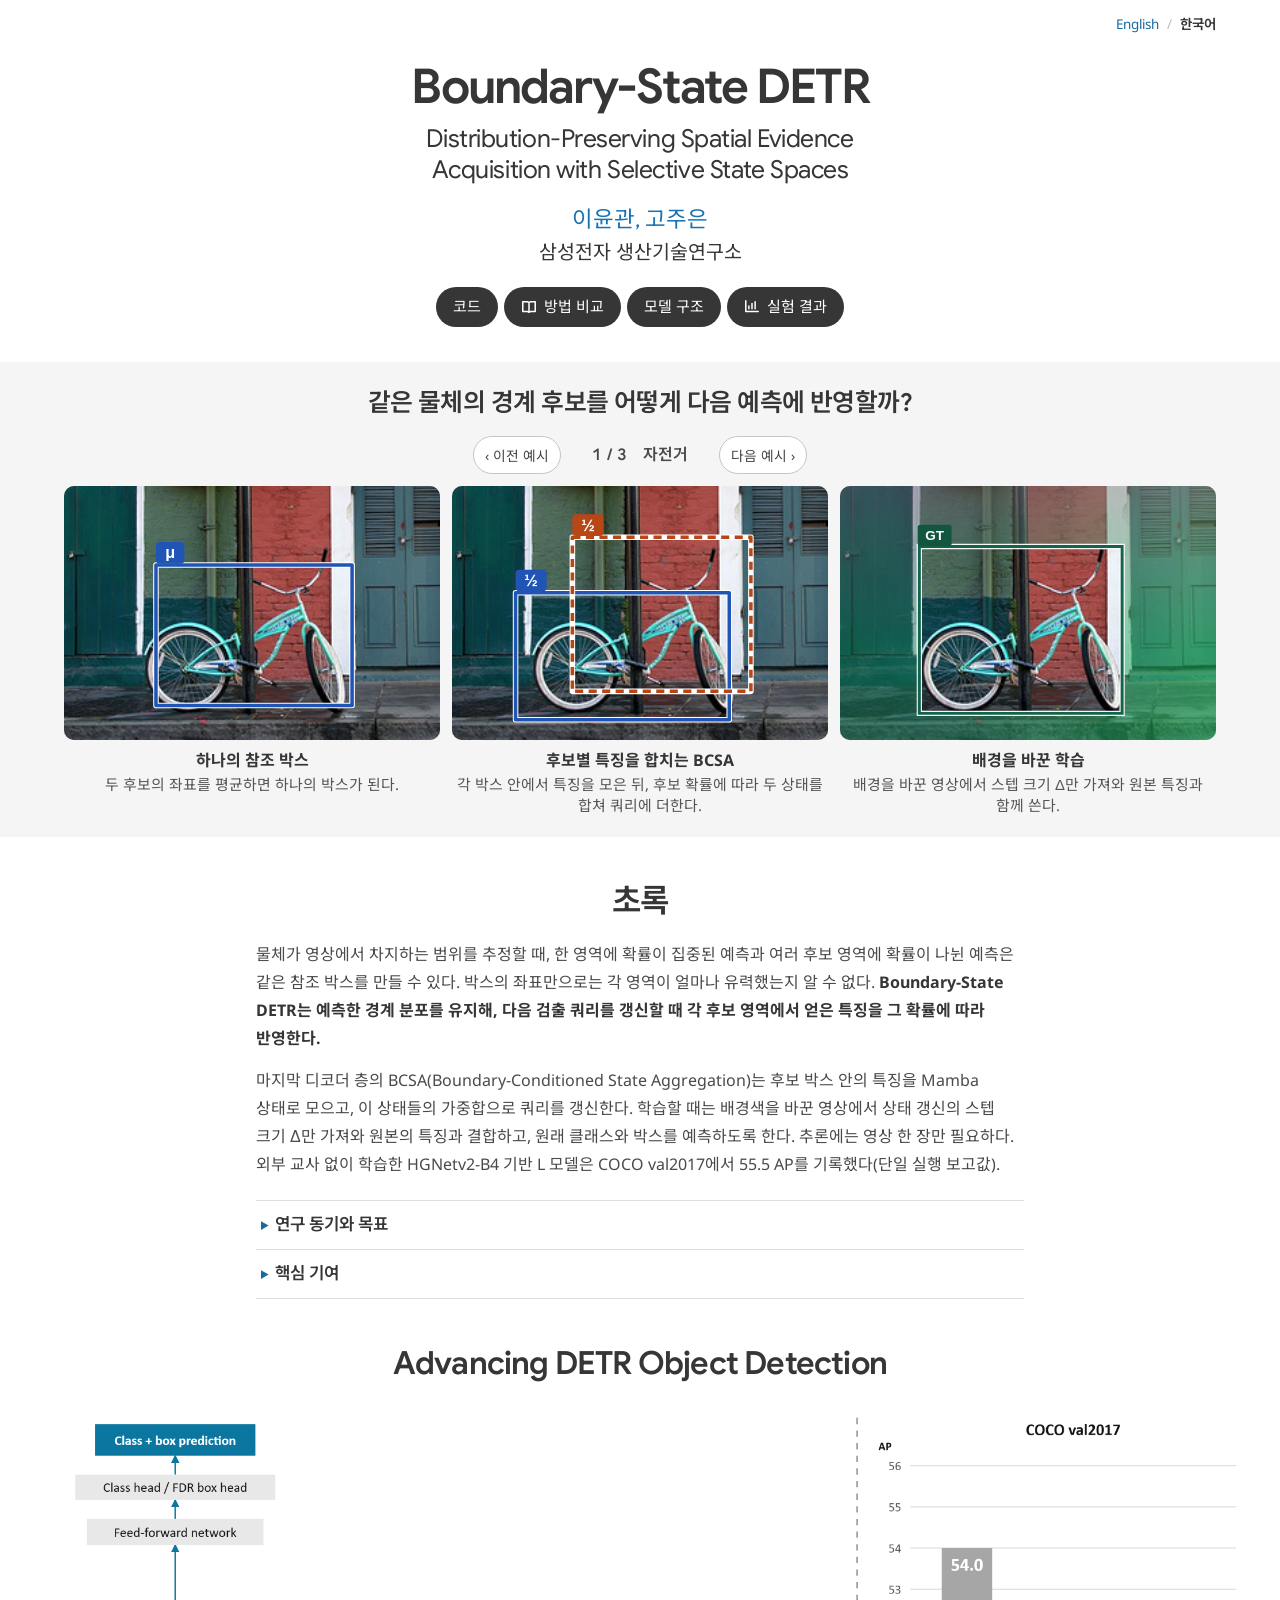
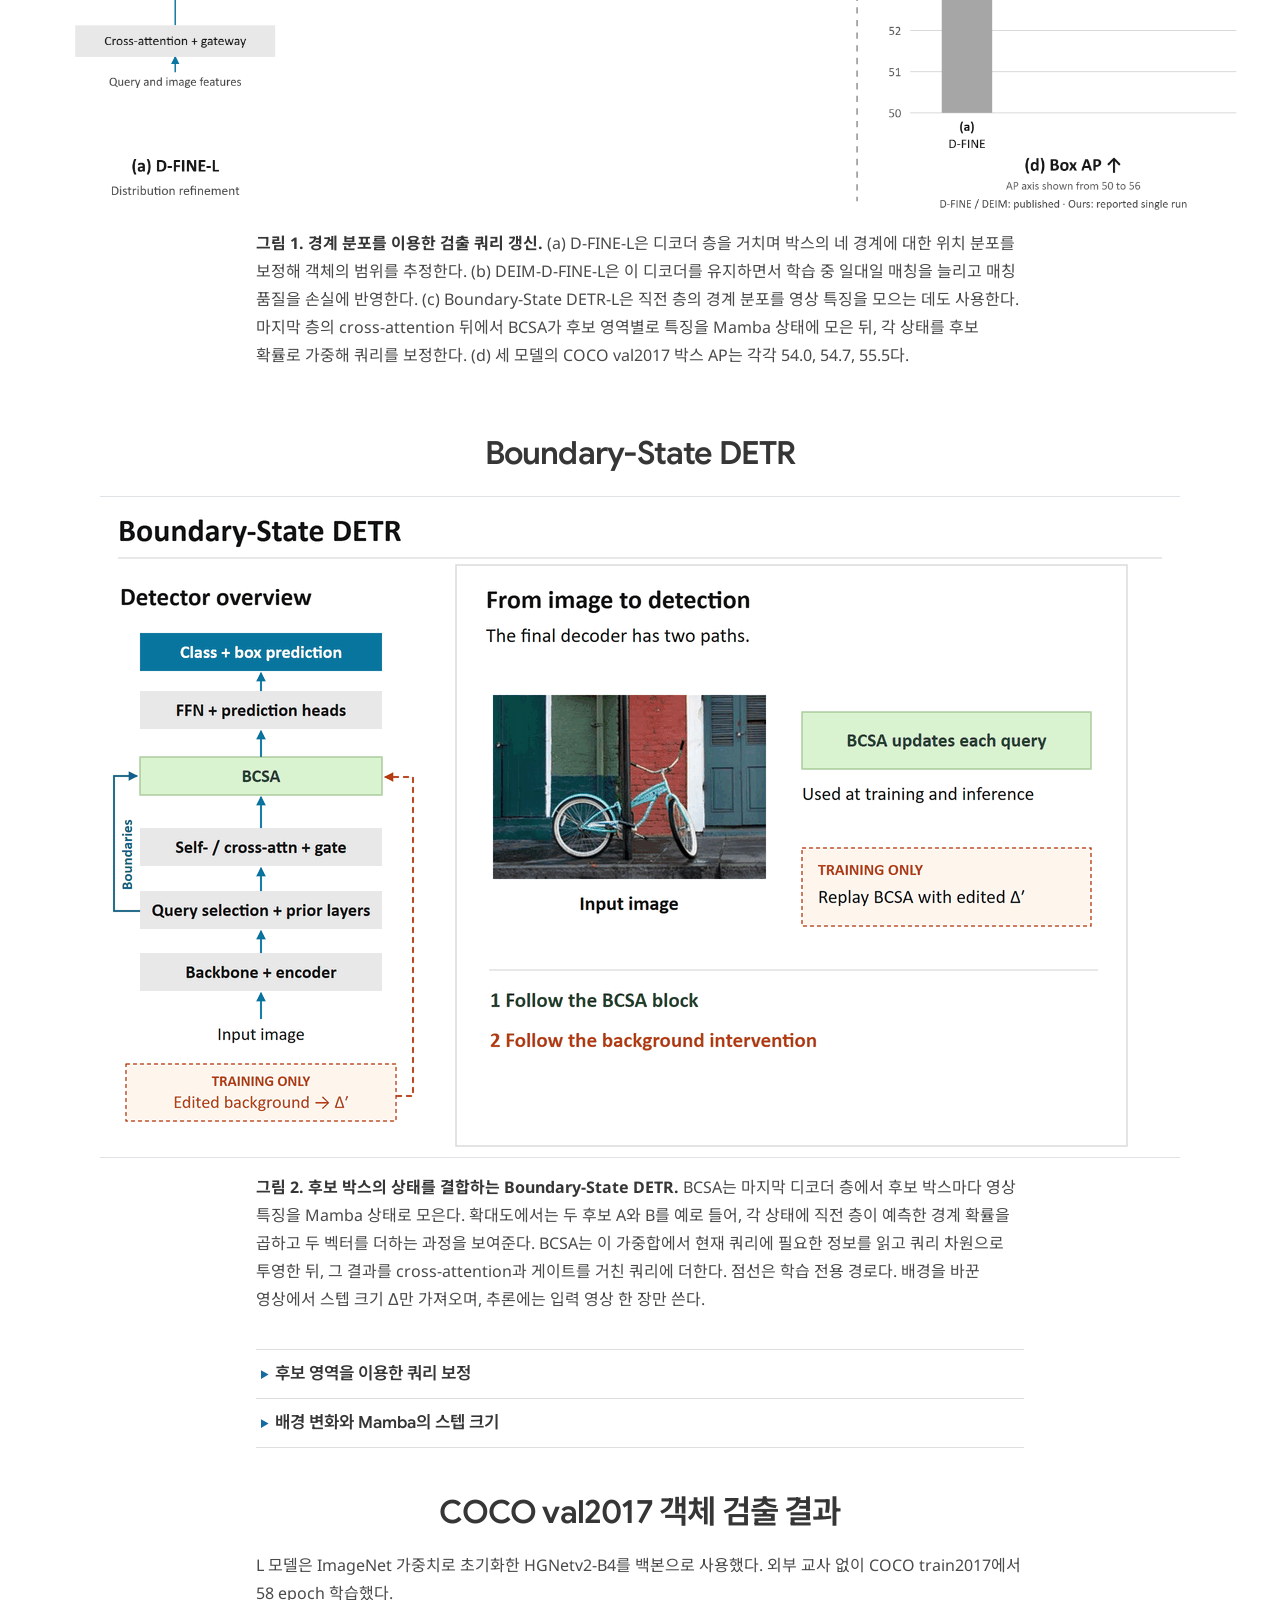
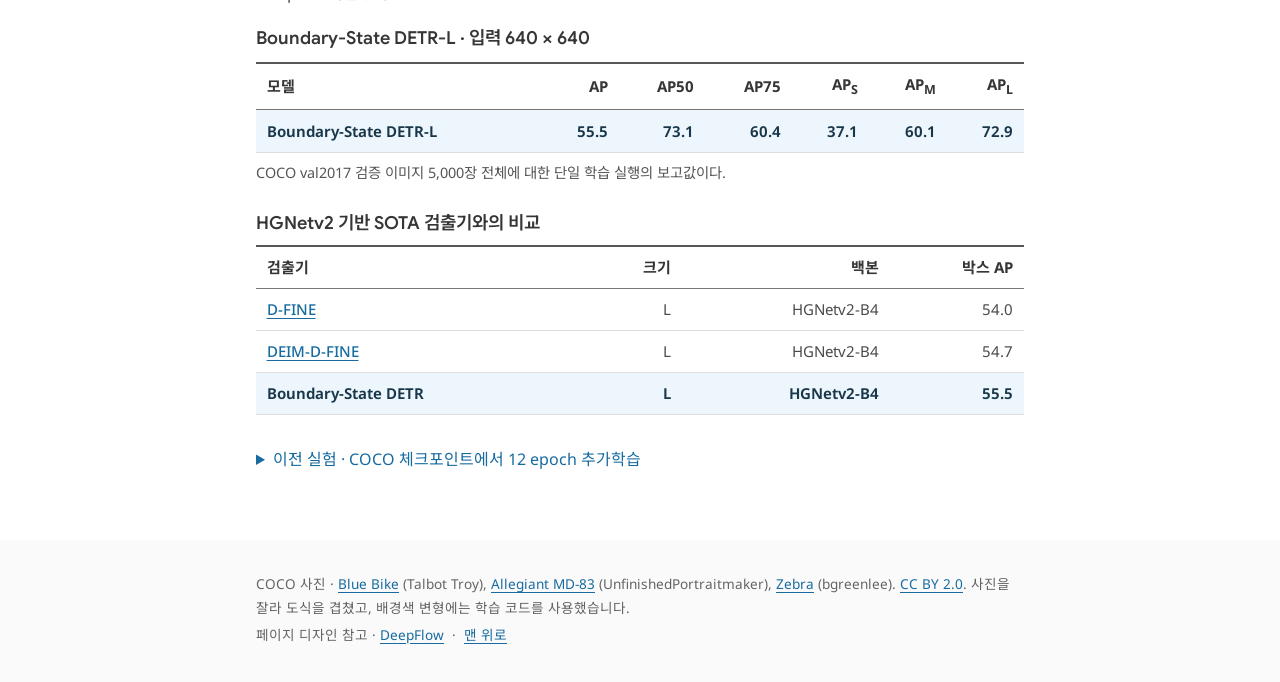
==== ko/index.html @ fa9c9c80 "Publish bilingual Boundary-State DETR project website" ====
<!doctype html>
<html lang="ko">
<head>
  <meta charset="utf-8">
  <meta name="viewport" content="width=device-width, initial-scale=1">
  <title>Boundary-State DETR — 한국어</title>
  <link rel="canonical" href="../ko.html">
  <script>window.location.replace('../ko.html' + window.location.search + window.location.hash);</script>
  <noscript><meta http-equiv="refresh" content="0; url=../ko.html"></noscript>
</head>
<body><a href="../ko.html">한국어 페이지</a></body>
</html>
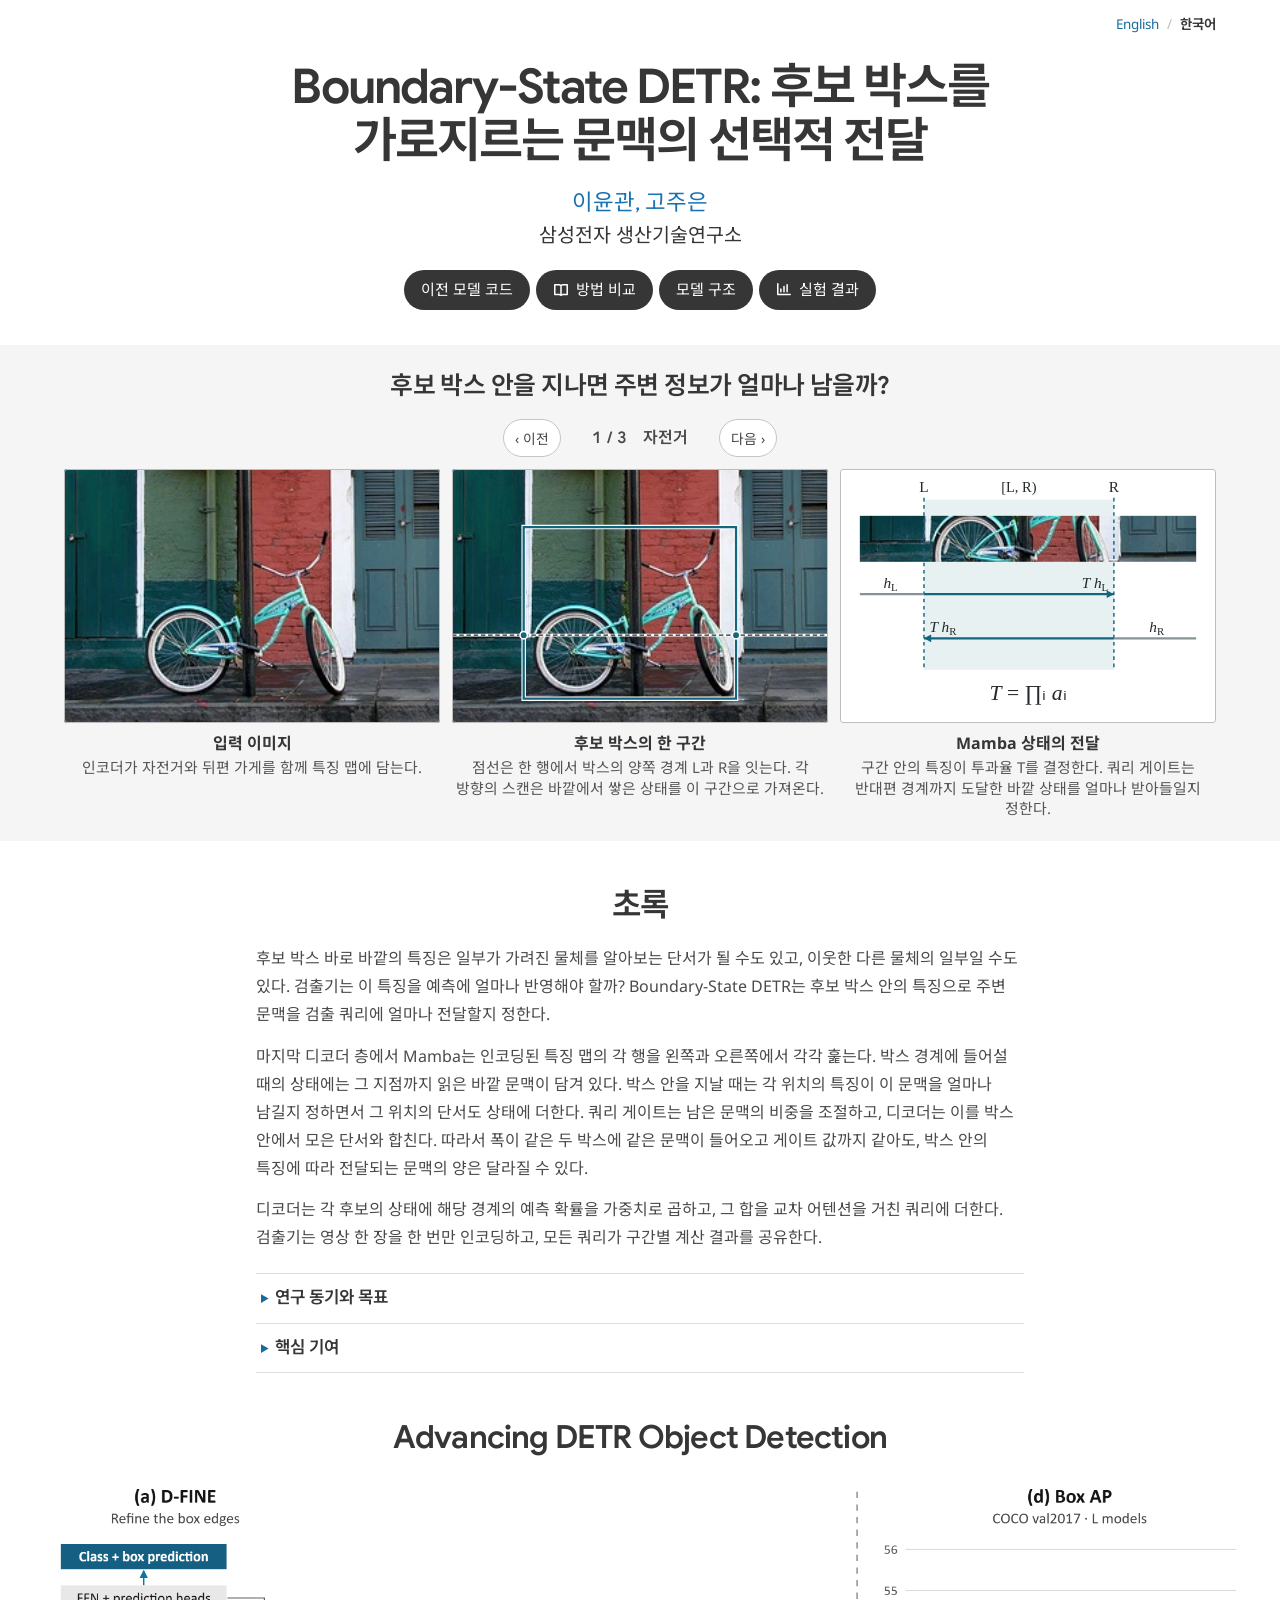
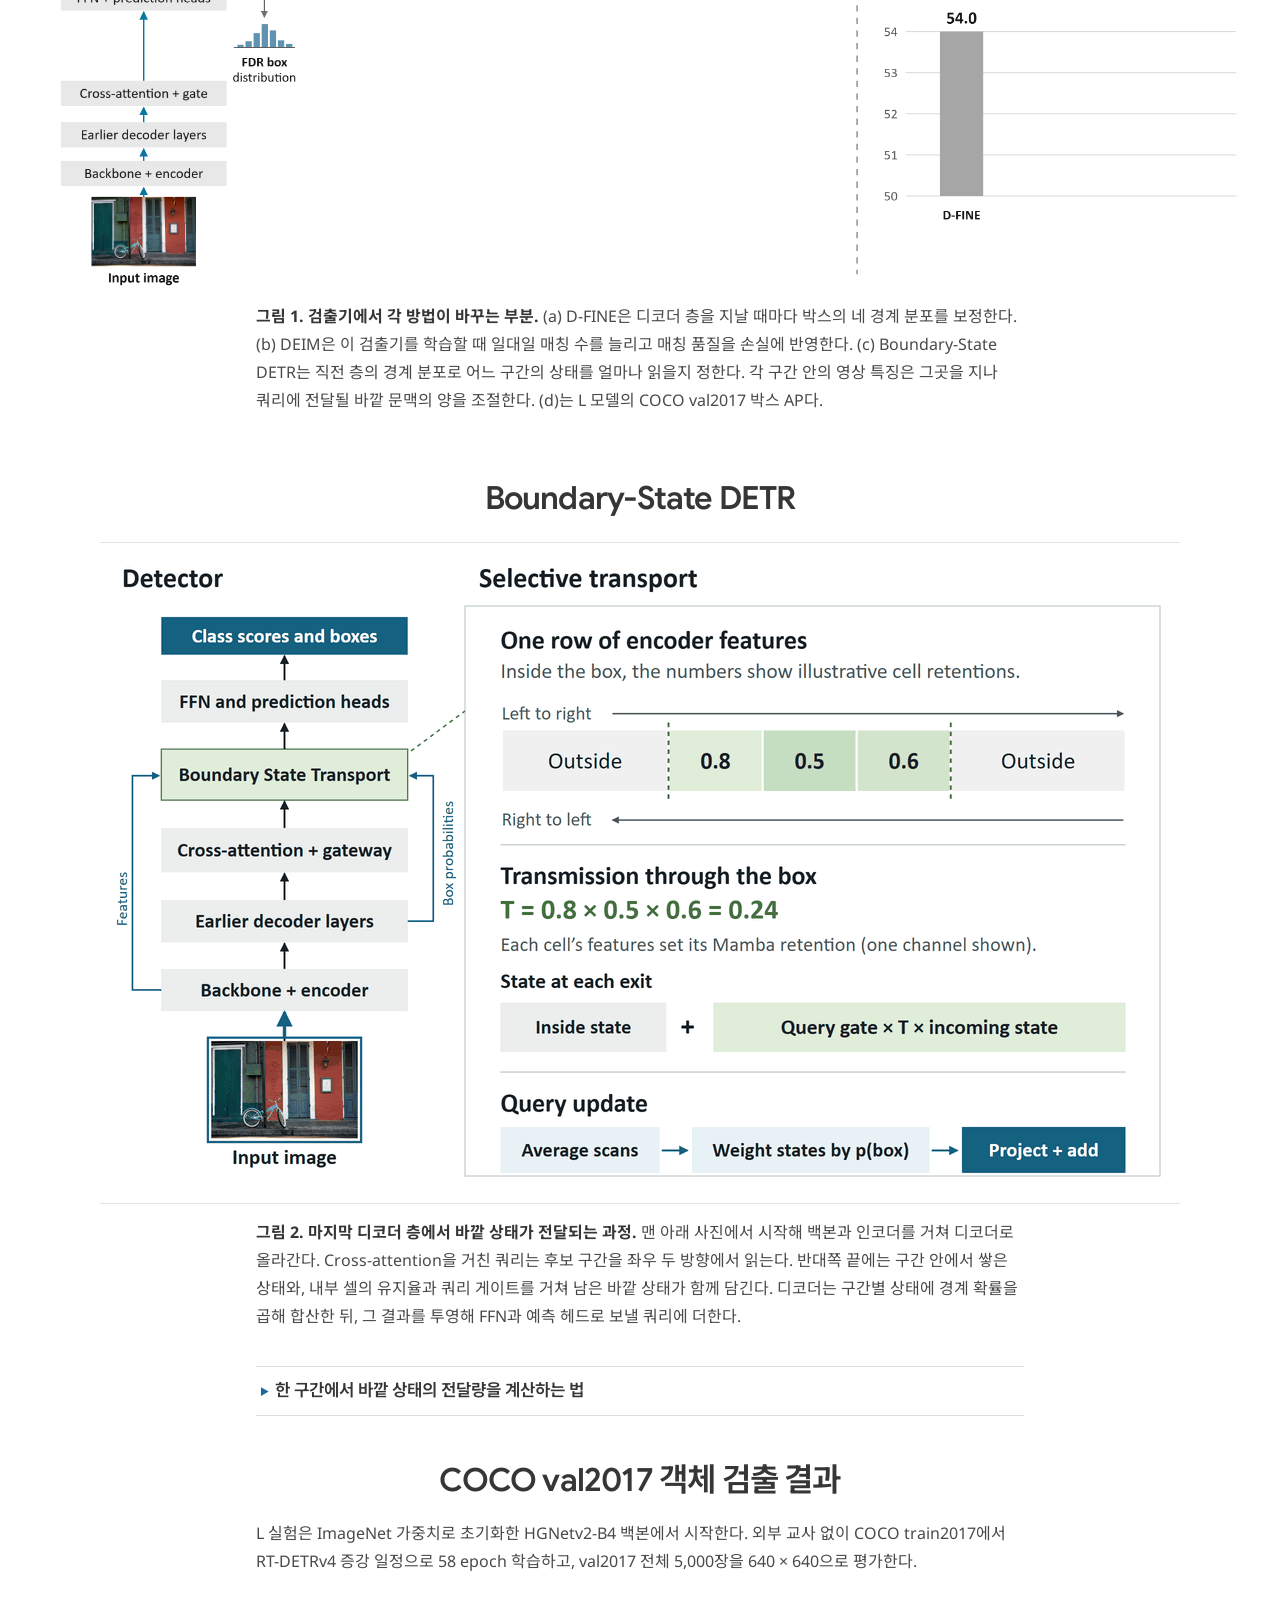
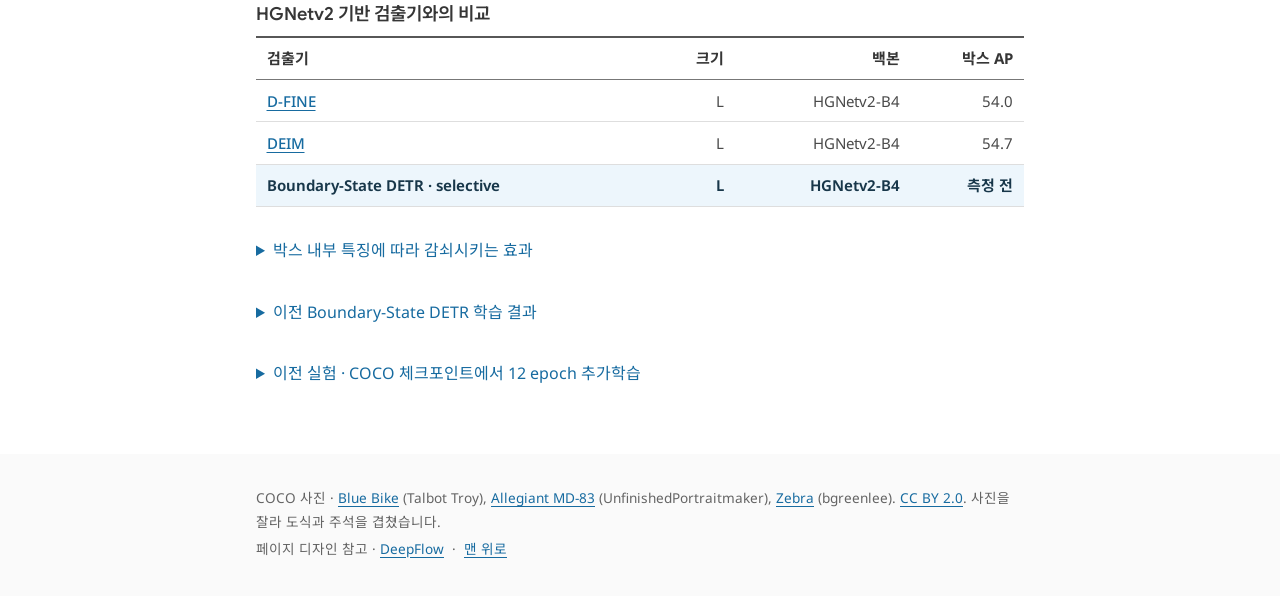
==== commit 74a09679: "Publish the revised paper title and abstract in both languages" ====
--- a/ko/index.html
+++ b/ko/index.html
@@ -3,7 +3,7 @@
 <head>
   <meta charset="utf-8">
   <meta name="viewport" content="width=device-width, initial-scale=1">
-  <title>Boundary-State DETR — 한국어</title>
+  <title>Boundary-State DETR: 후보 박스를 가로지르는 문맥의 선택적 전달</title>
   <link rel="canonical" href="../ko.html">
   <script>window.location.replace('../ko.html' + window.location.search + window.location.hash);</script>
   <noscript><meta http-equiv="refresh" content="0; url=../ko.html"></noscript>
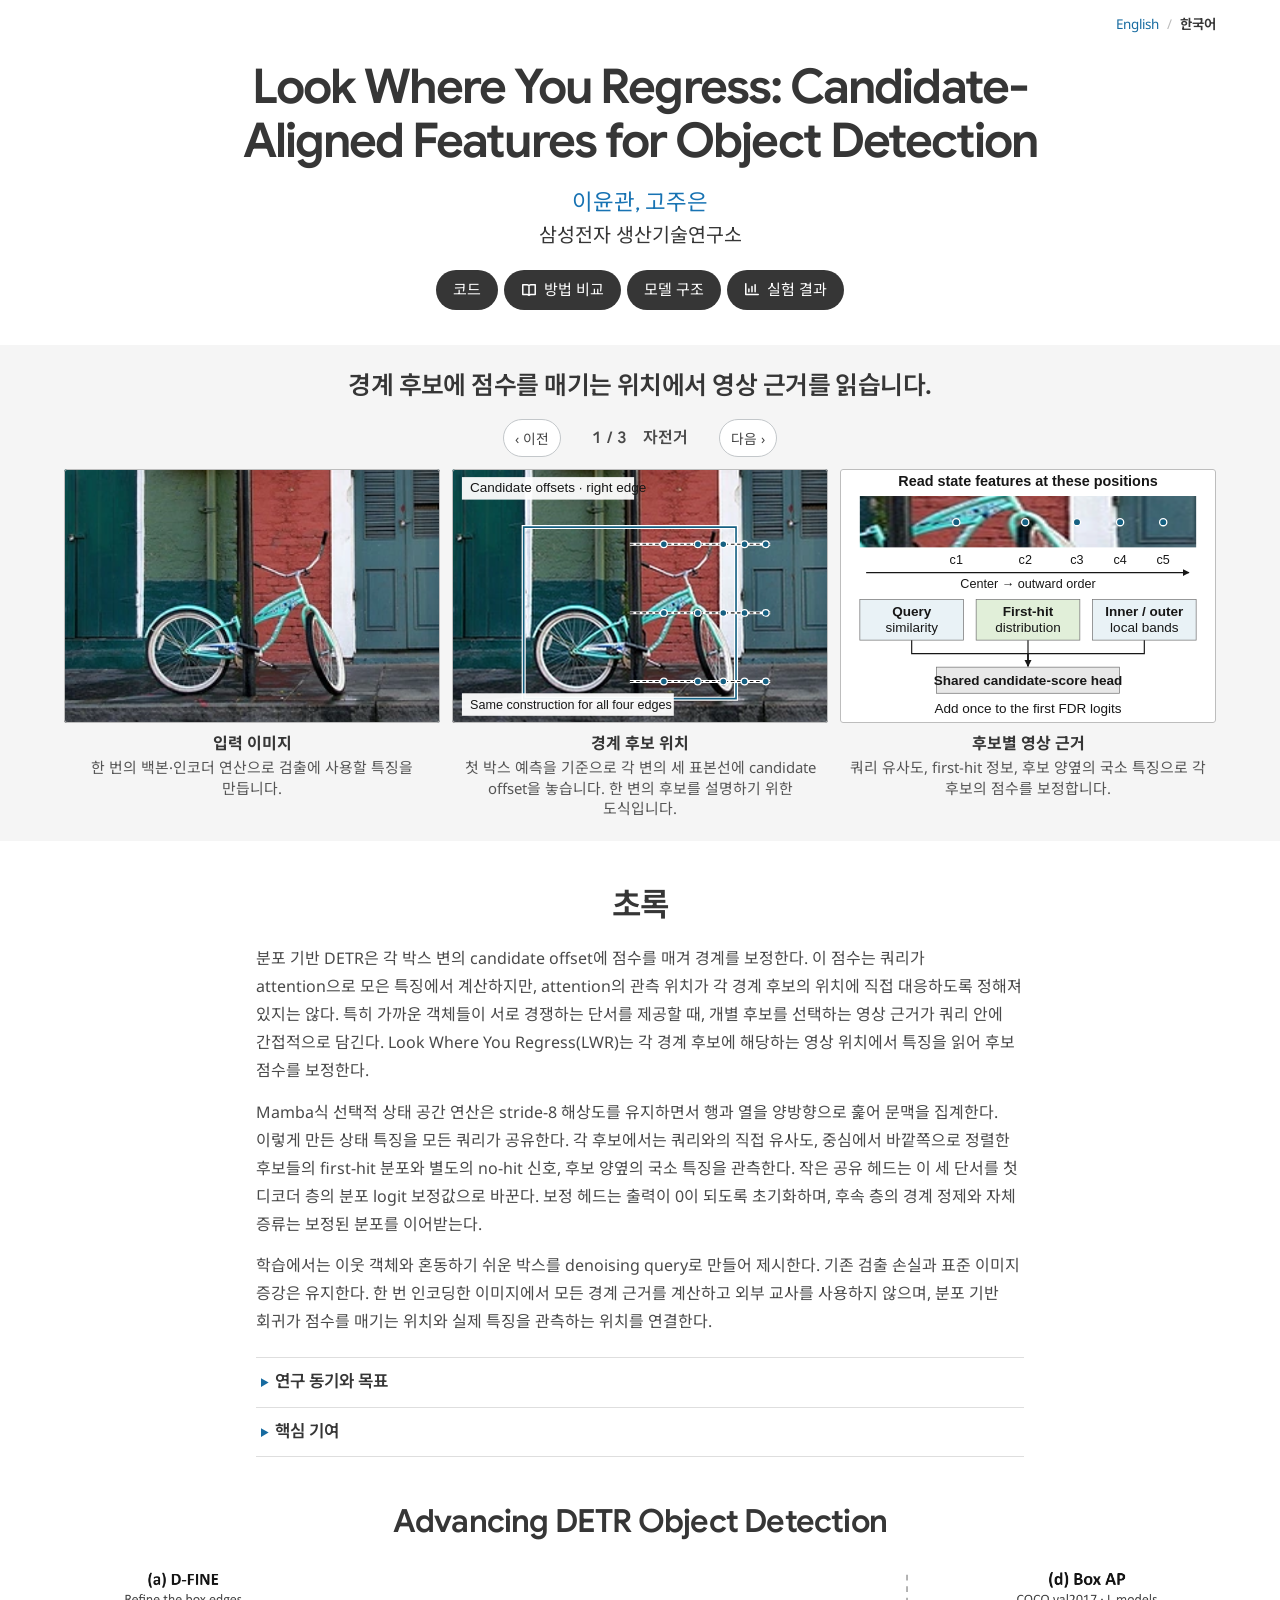
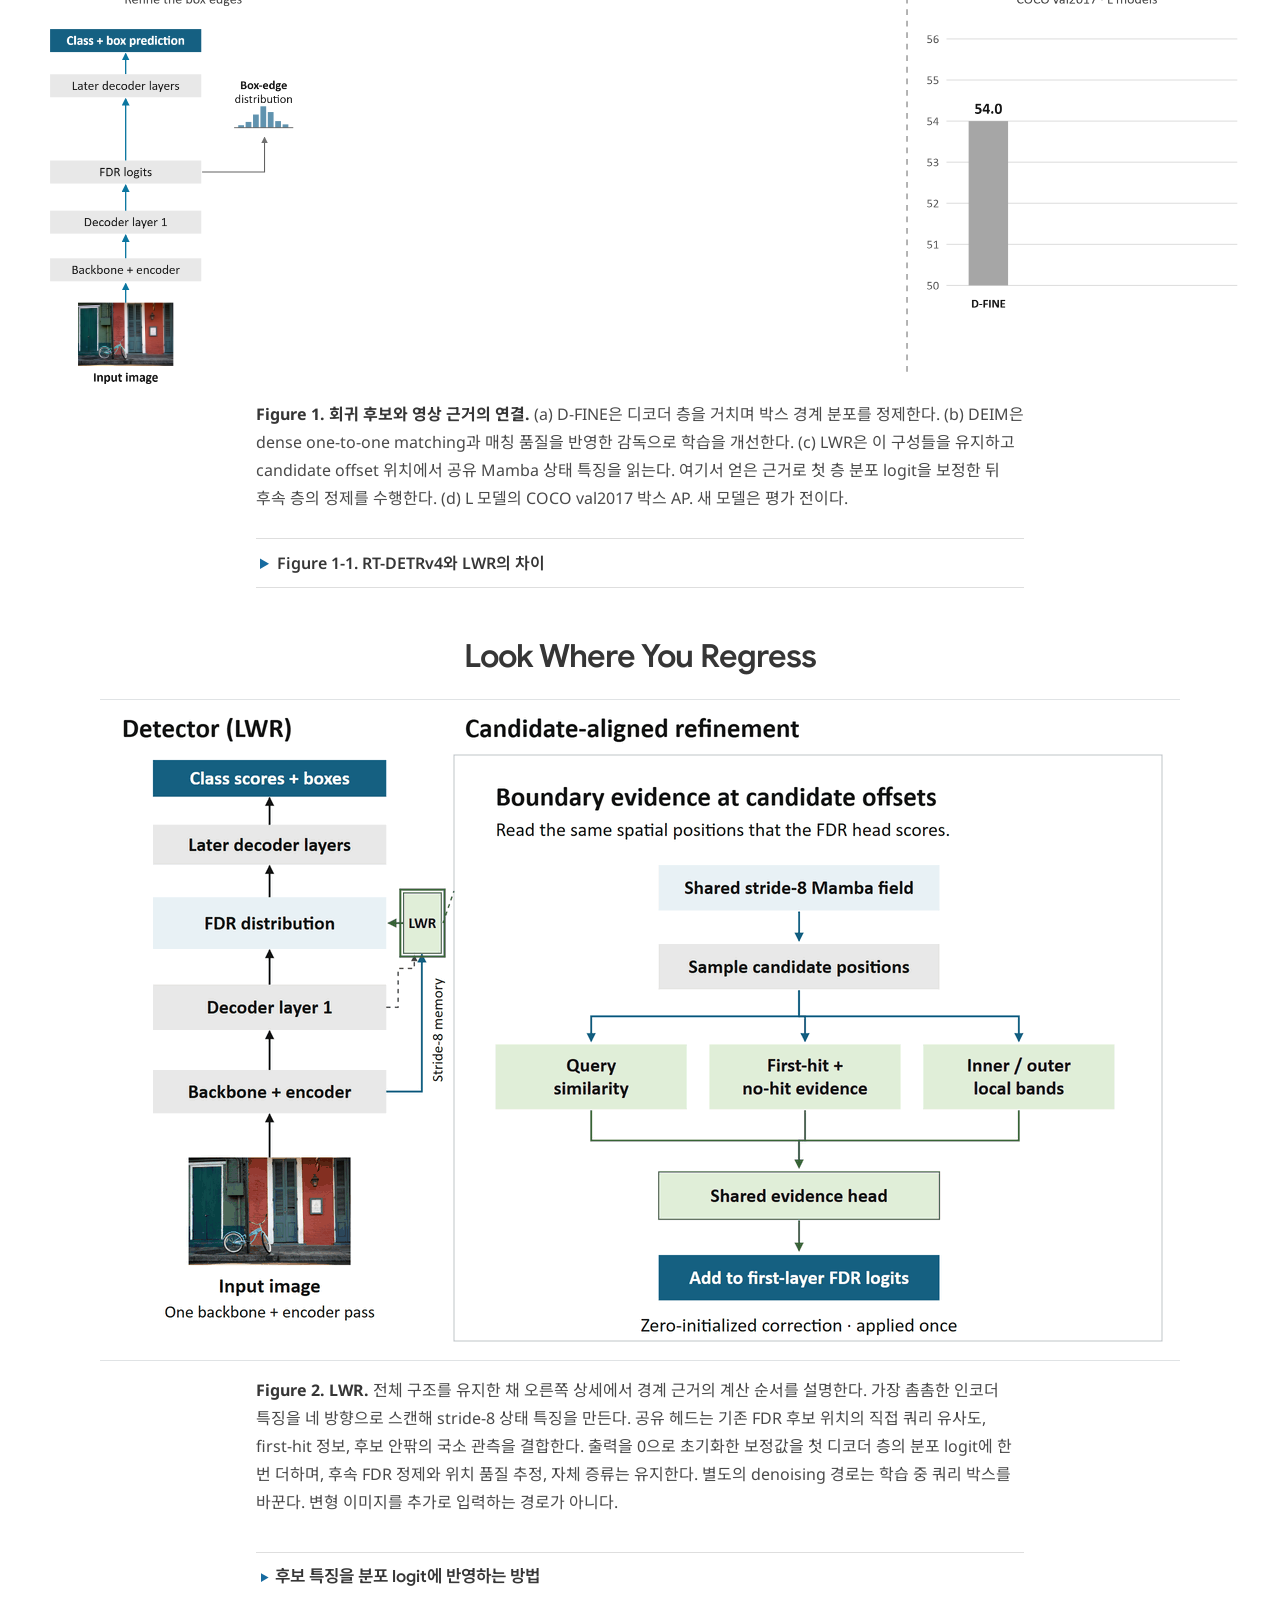
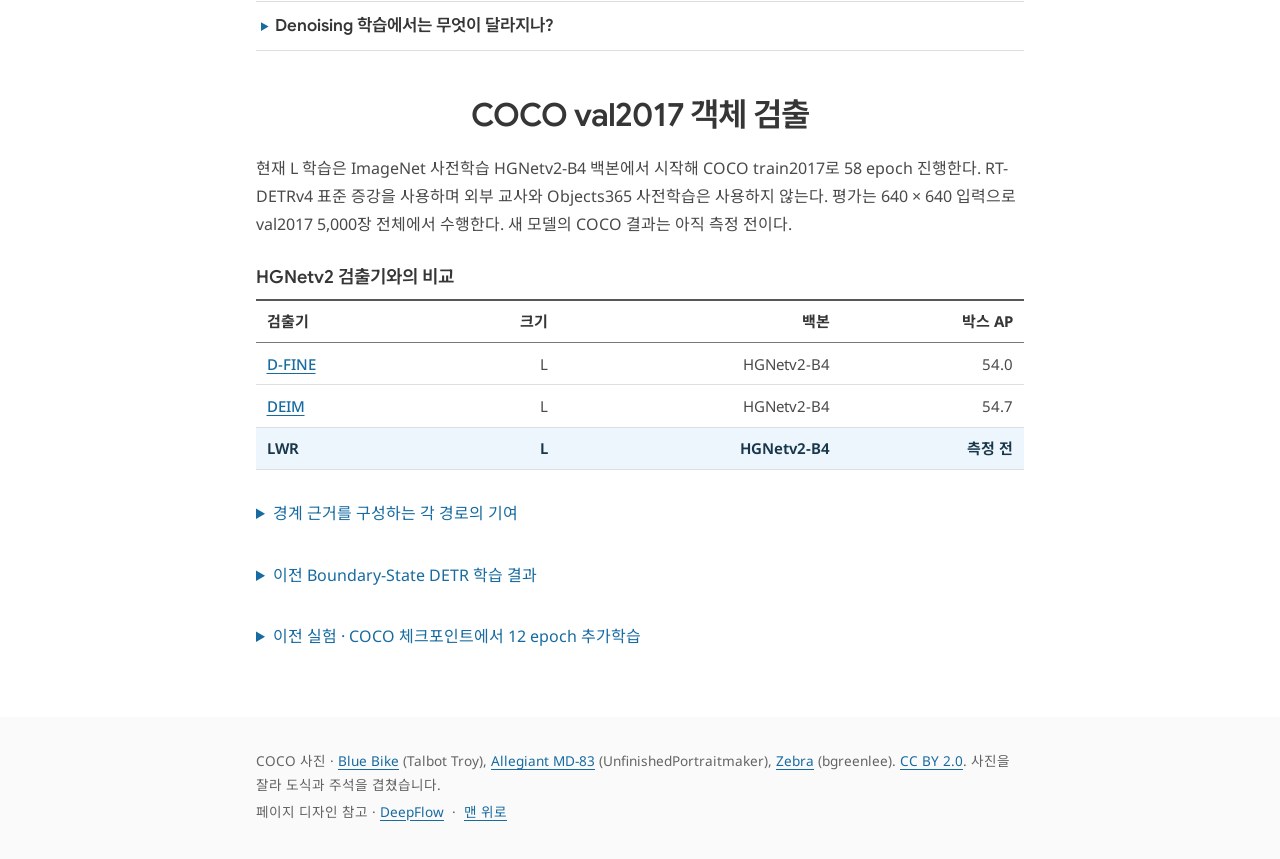
==== commit 2fe85dc3: "Present LWR candidate-aligned box refinement with updated abstracts and figures" ====
--- a/ko/index.html
+++ b/ko/index.html
@@ -3,7 +3,7 @@
 <head>
   <meta charset="utf-8">
   <meta name="viewport" content="width=device-width, initial-scale=1">
-  <title>Boundary-State DETR: 후보 박스를 가로지르는 문맥의 선택적 전달</title>
+  <title>Look Where You Regress: Candidate-Aligned Features for Object Detection</title>
   <link rel="canonical" href="../ko.html">
   <script>window.location.replace('../ko.html' + window.location.search + window.location.hash);</script>
   <noscript><meta http-equiv="refresh" content="0; url=../ko.html"></noscript>
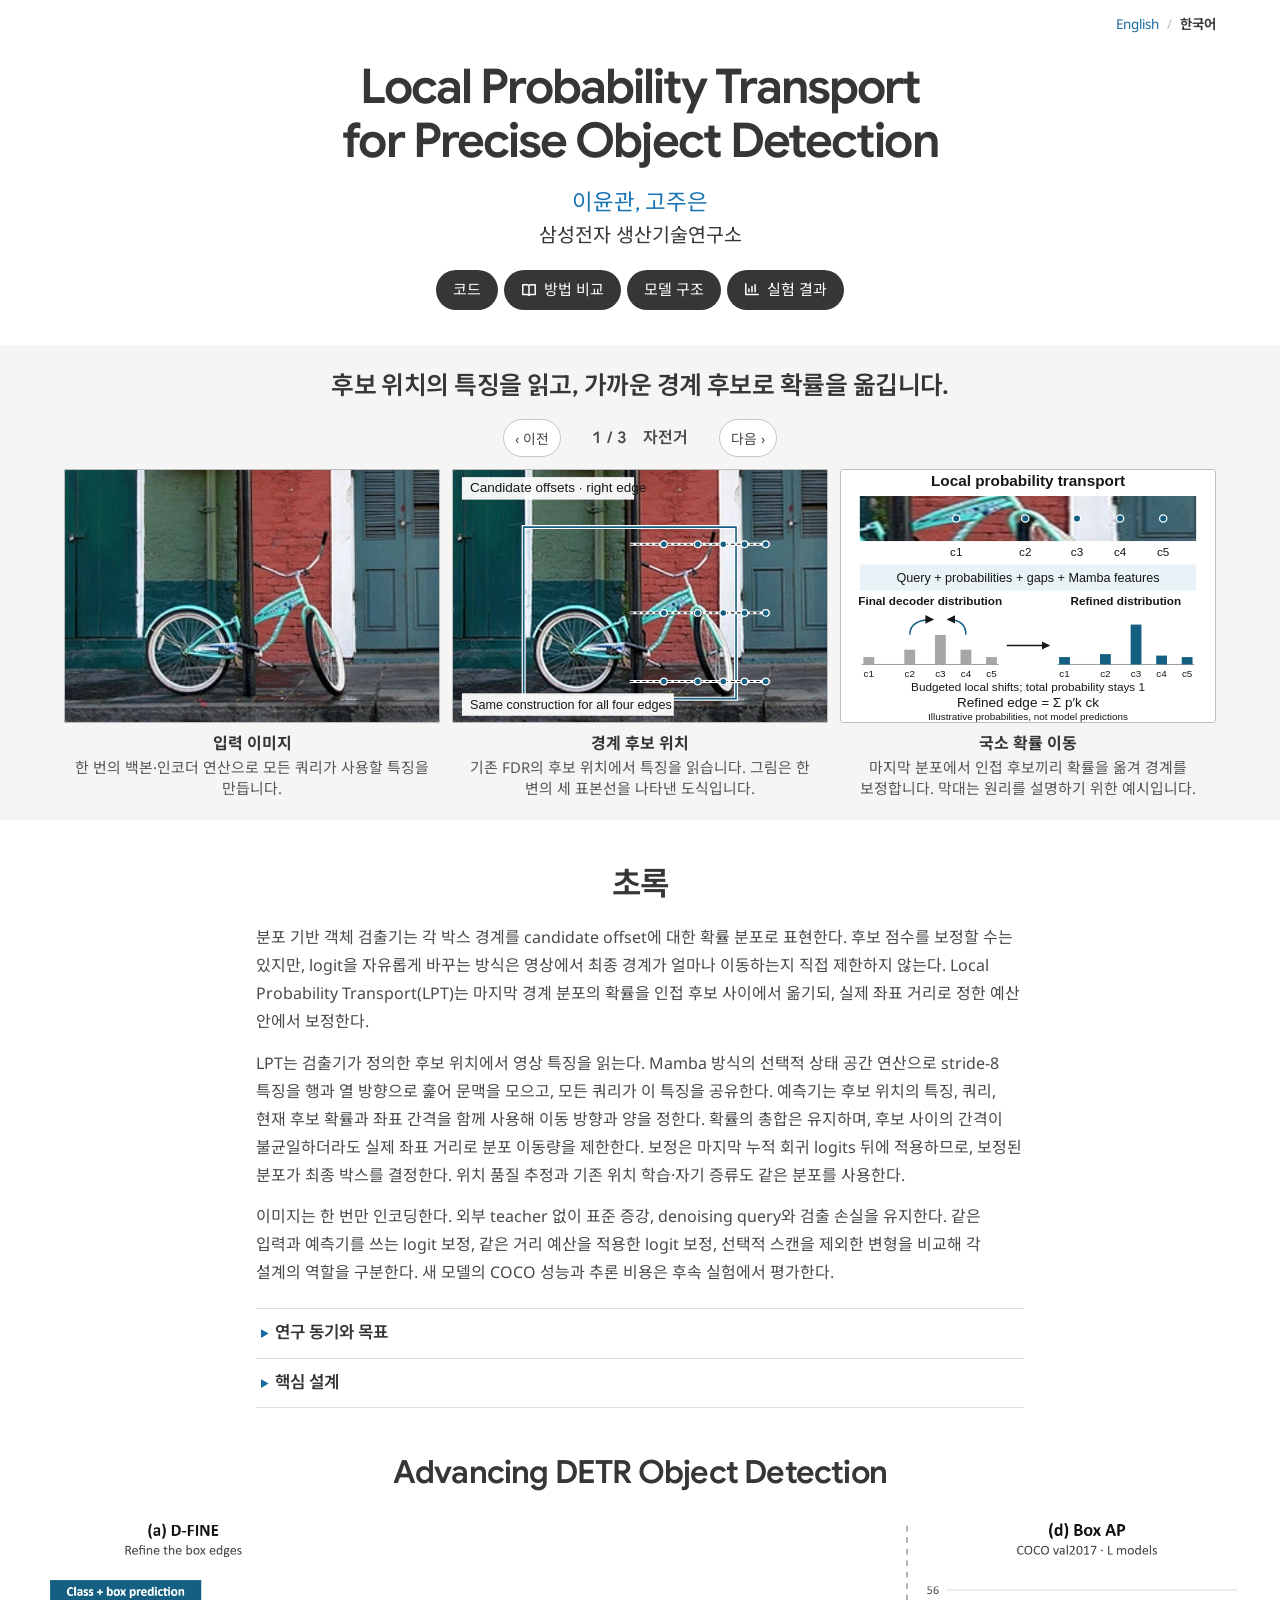
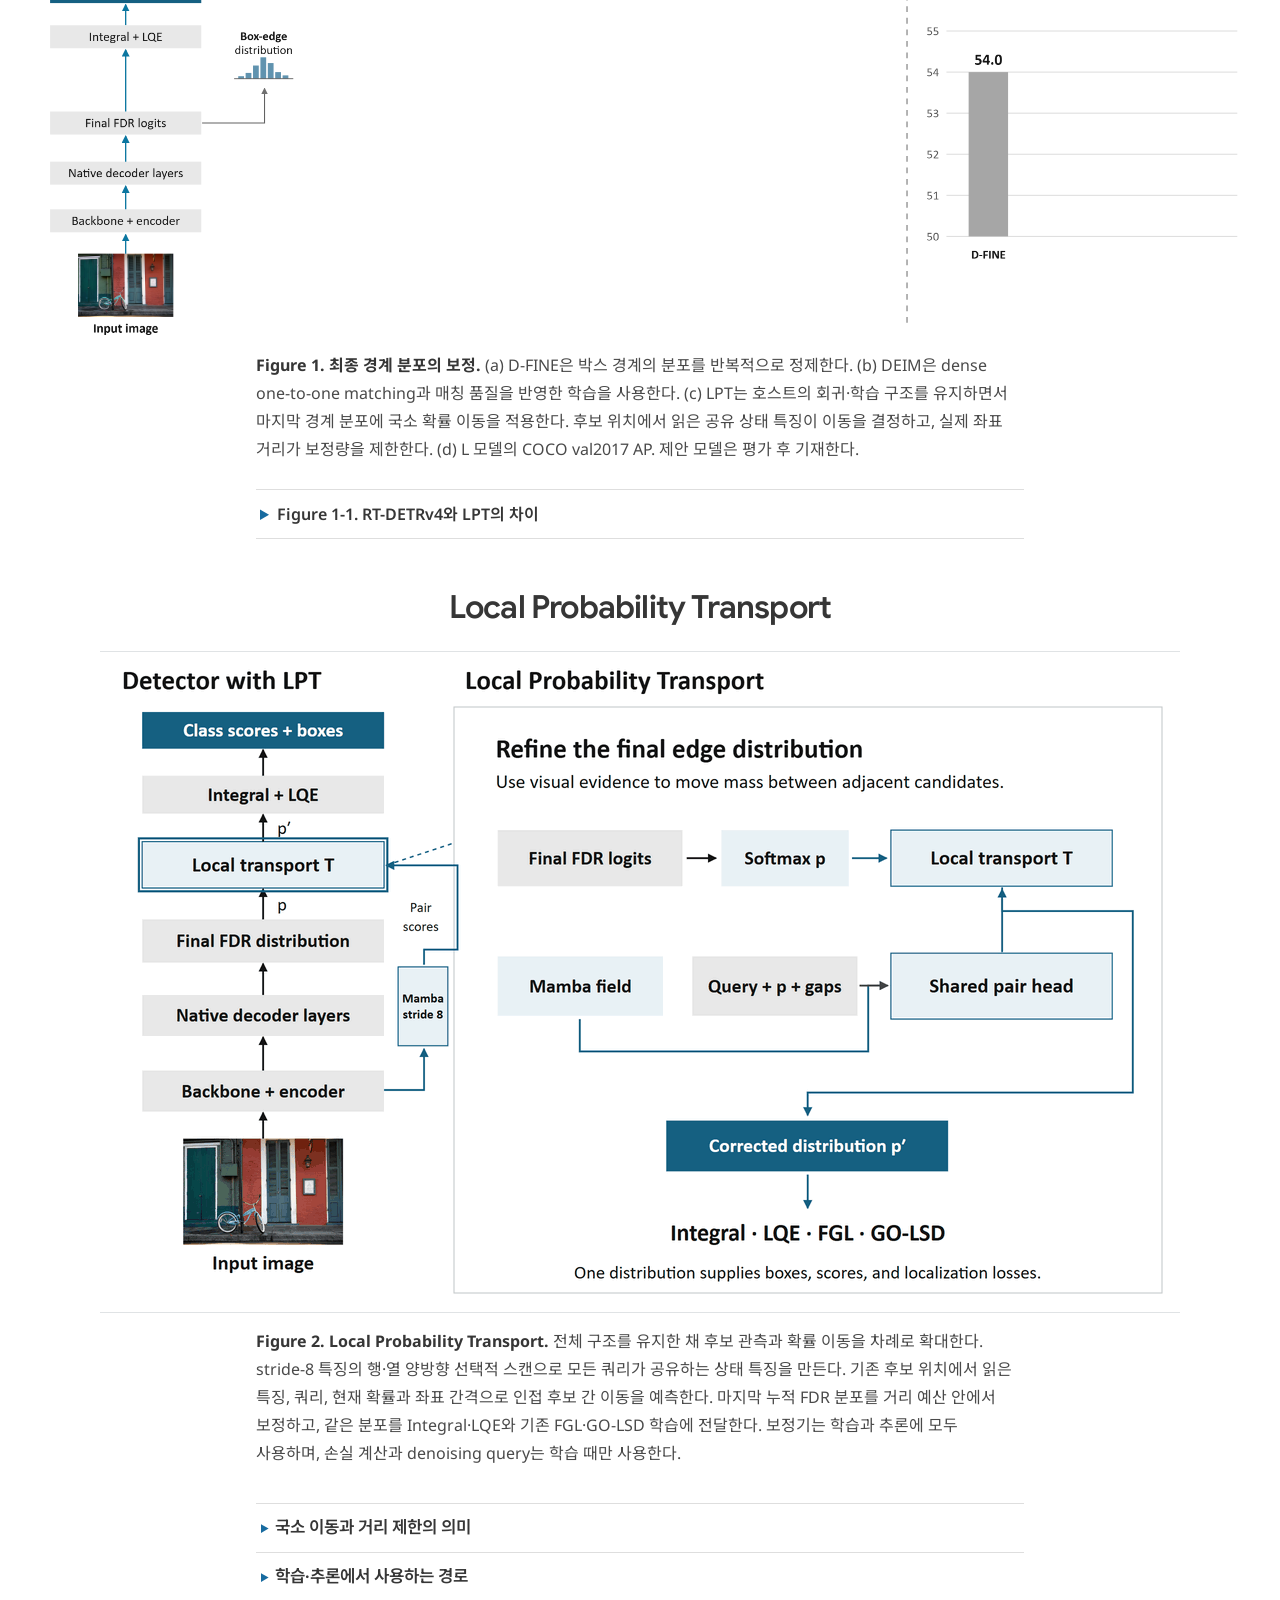
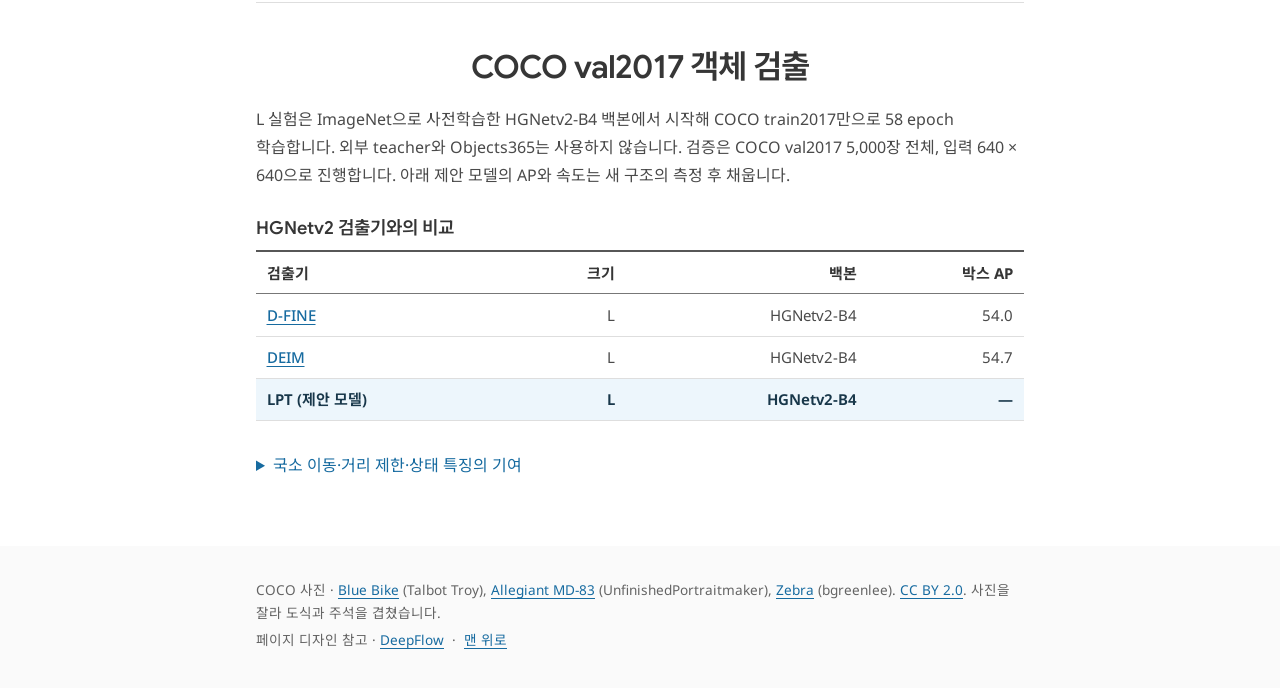
==== commit 6e9b1286: "Present final-distribution Local Probability Transport" ====
--- a/ko/index.html
+++ b/ko/index.html
@@ -1,12 +1,13 @@
-<!doctype html>
+<!DOCTYPE html>
+
 <html lang="ko">
 <head>
-  <meta charset="utf-8">
-  <meta name="viewport" content="width=device-width, initial-scale=1">
-  <title>Look Where You Regress: Candidate-Aligned Features for Object Detection</title>
-  <link rel="canonical" href="../ko.html">
-  <script>window.location.replace('../ko.html' + window.location.search + window.location.hash);</script>
-  <noscript><meta http-equiv="refresh" content="0; url=../ko.html"></noscript>
+<meta charset="utf-8"/>
+<meta content="width=device-width, initial-scale=1" name="viewport"/>
+<title>Local Probability Transport for Precise Object Detection</title>
+<link href="../ko.html" rel="canonical"/>
+<script>window.location.replace('../ko.html' + window.location.search + window.location.hash);</script>
+<noscript><meta content="0; url=../ko.html" http-equiv="refresh"/></noscript>
 </head>
 <body><a href="../ko.html">한국어 페이지</a></body>
 </html>
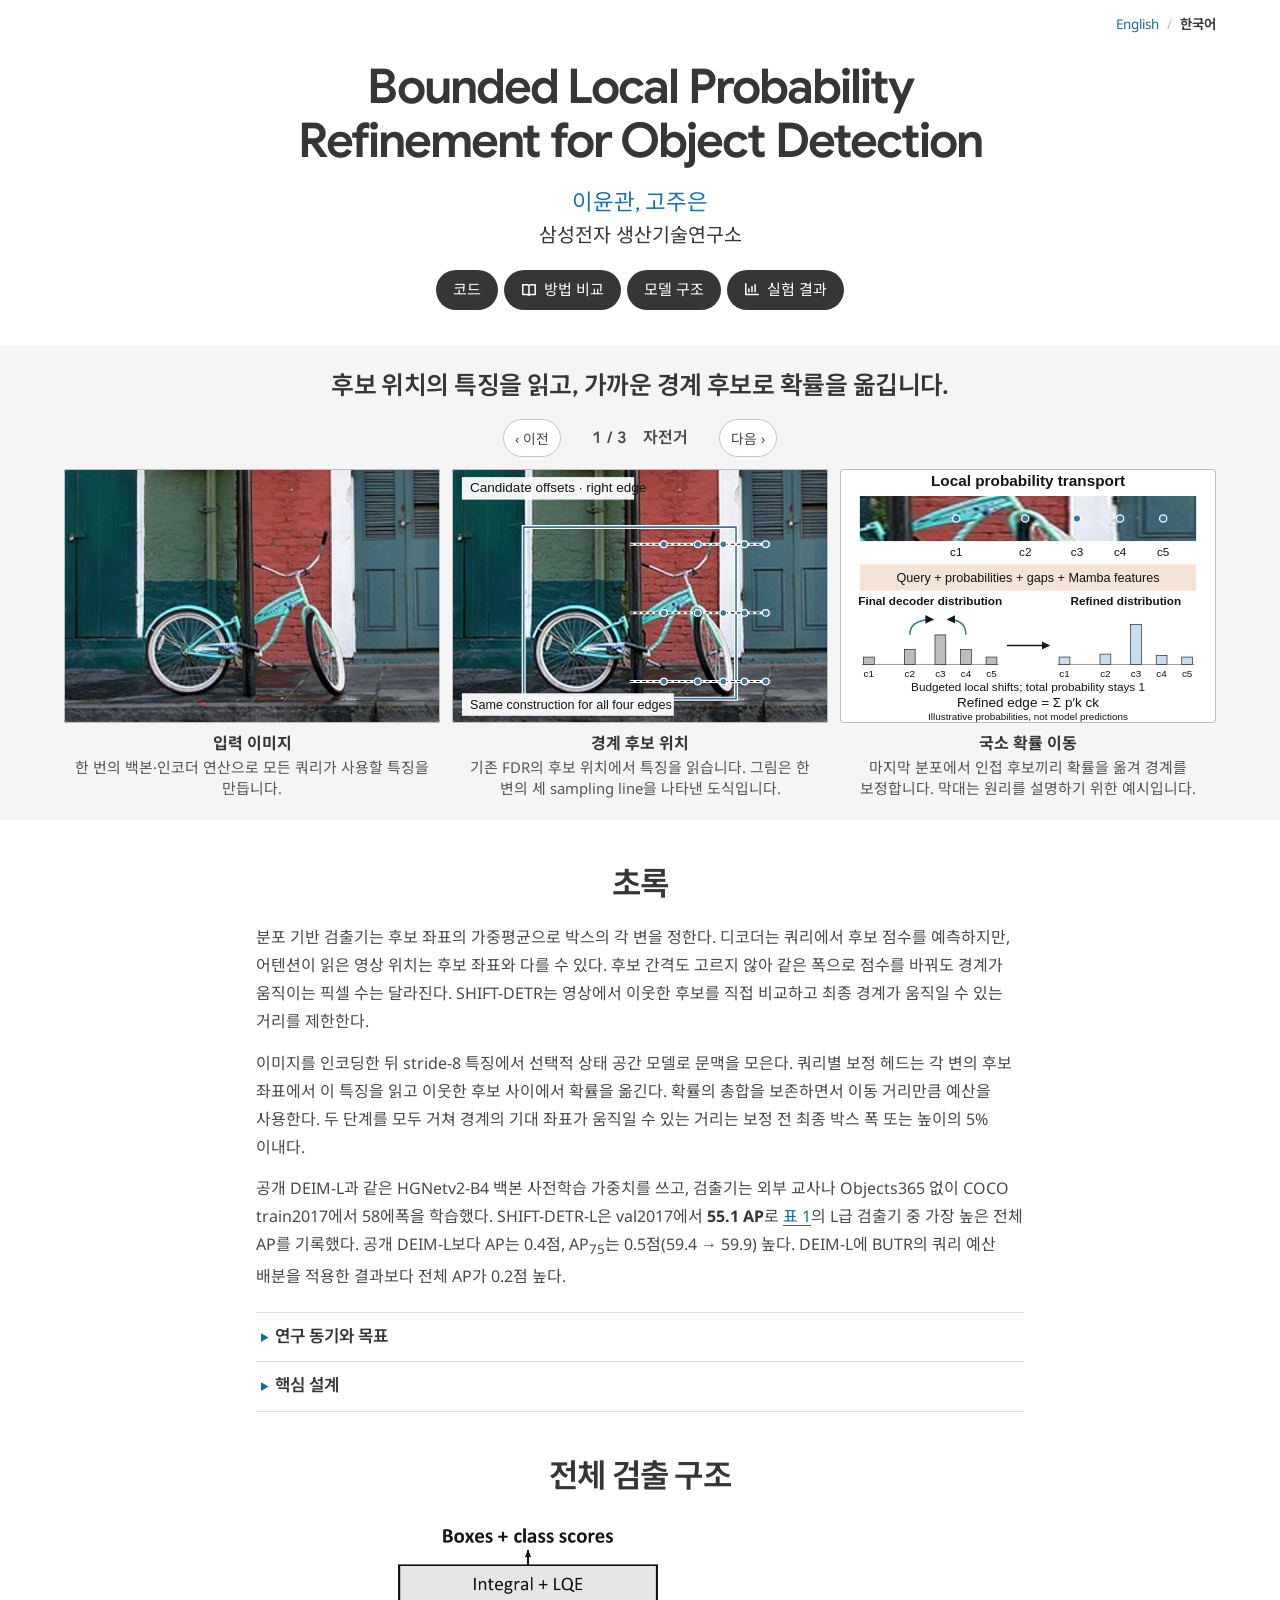
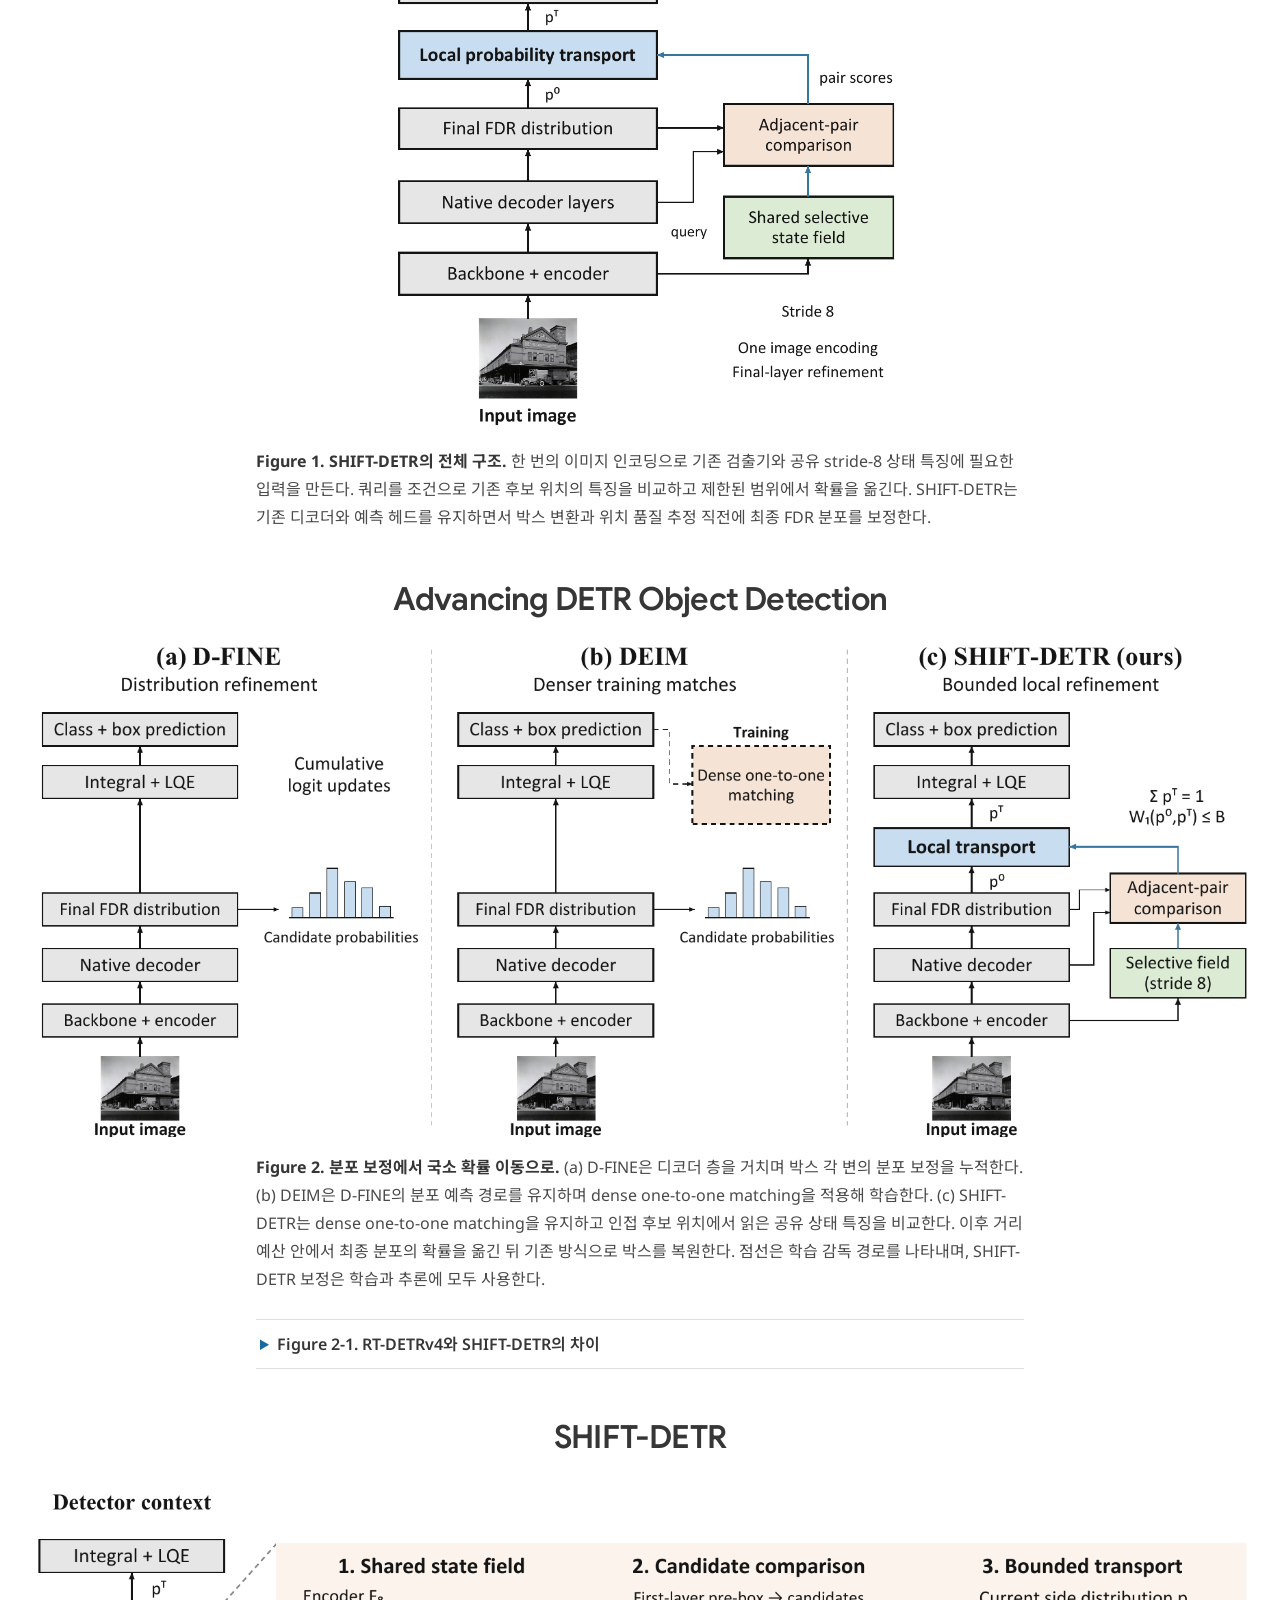
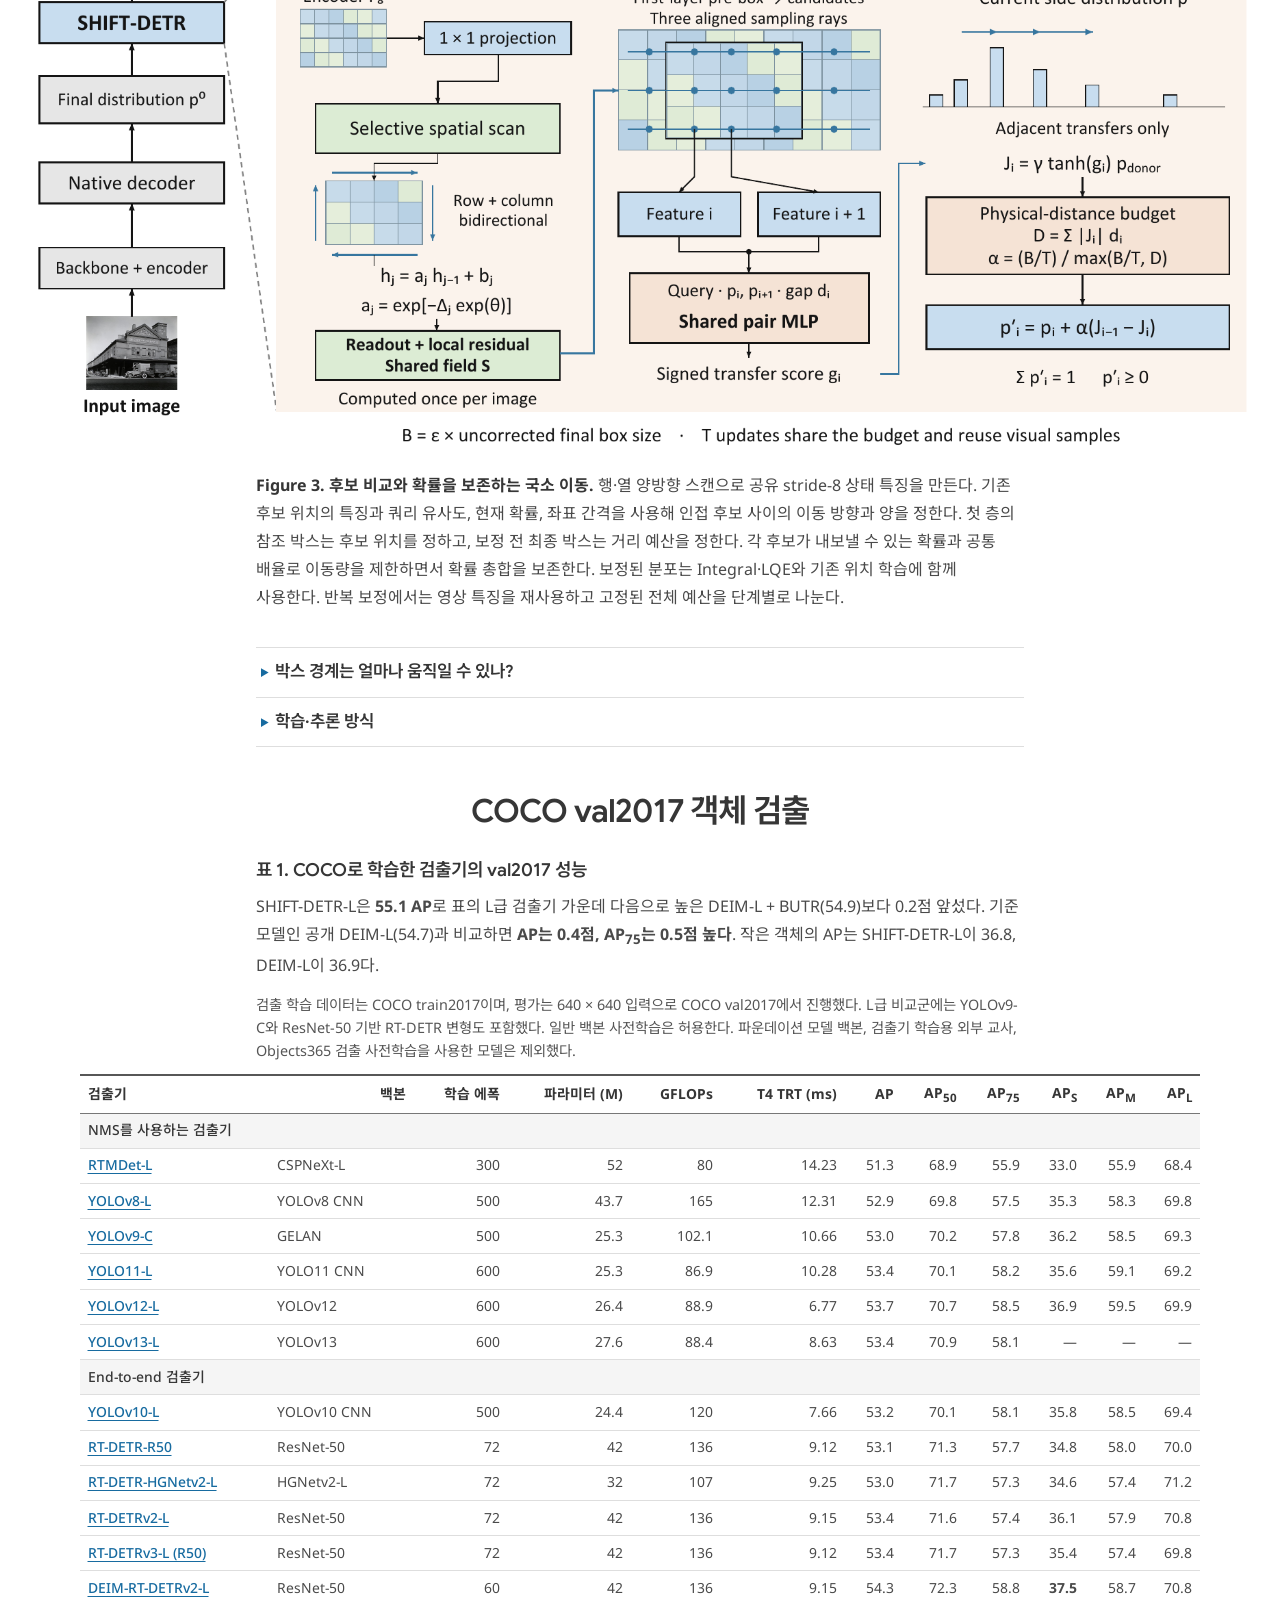
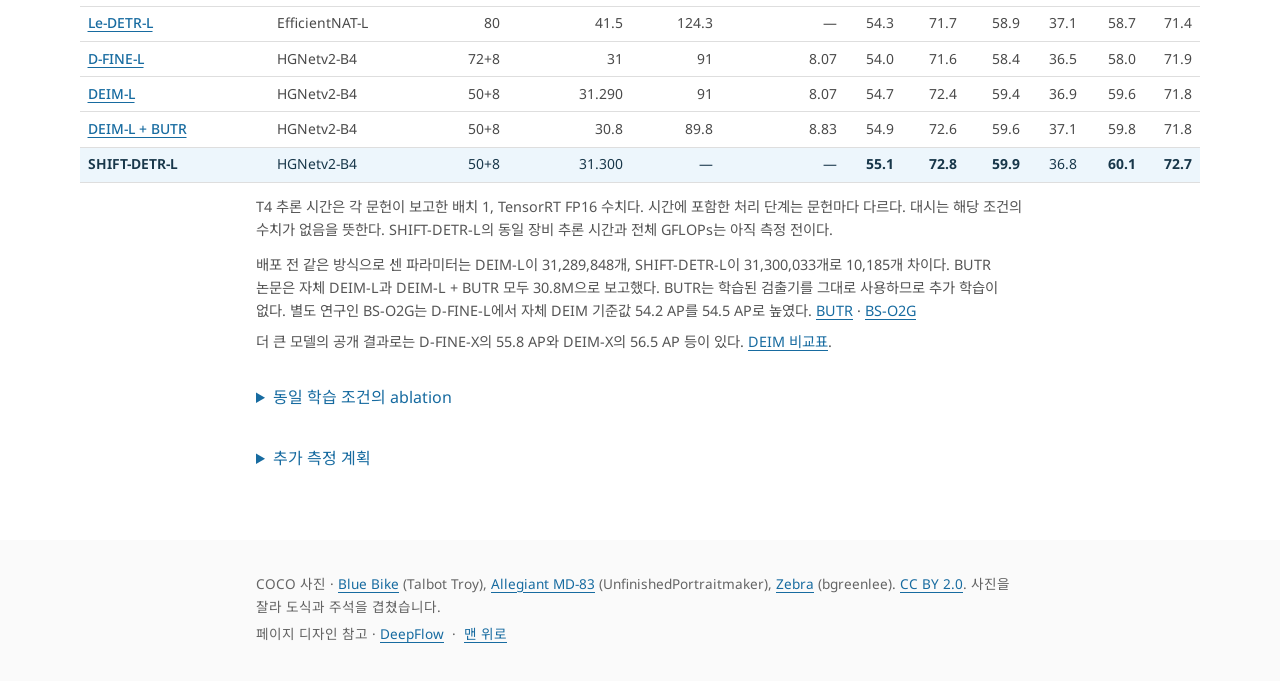
==== commit e697da84: "Align SHIFT-DETR paper results, training protocol and frozen-checkpoint analyses" ====
--- a/ko/index.html
+++ b/ko/index.html
@@ -4,7 +4,7 @@
 <head>
 <meta charset="utf-8"/>
 <meta content="width=device-width, initial-scale=1" name="viewport"/>
-<title>Local Probability Transport for Precise Object Detection</title>
+<title>Bounded Local Probability Refinement for Object Detection</title>
 <link href="../ko.html" rel="canonical"/>
 <script>window.location.replace('../ko.html' + window.location.search + window.location.hash);</script>
 <noscript><meta content="0; url=../ko.html" http-equiv="refresh"/></noscript>
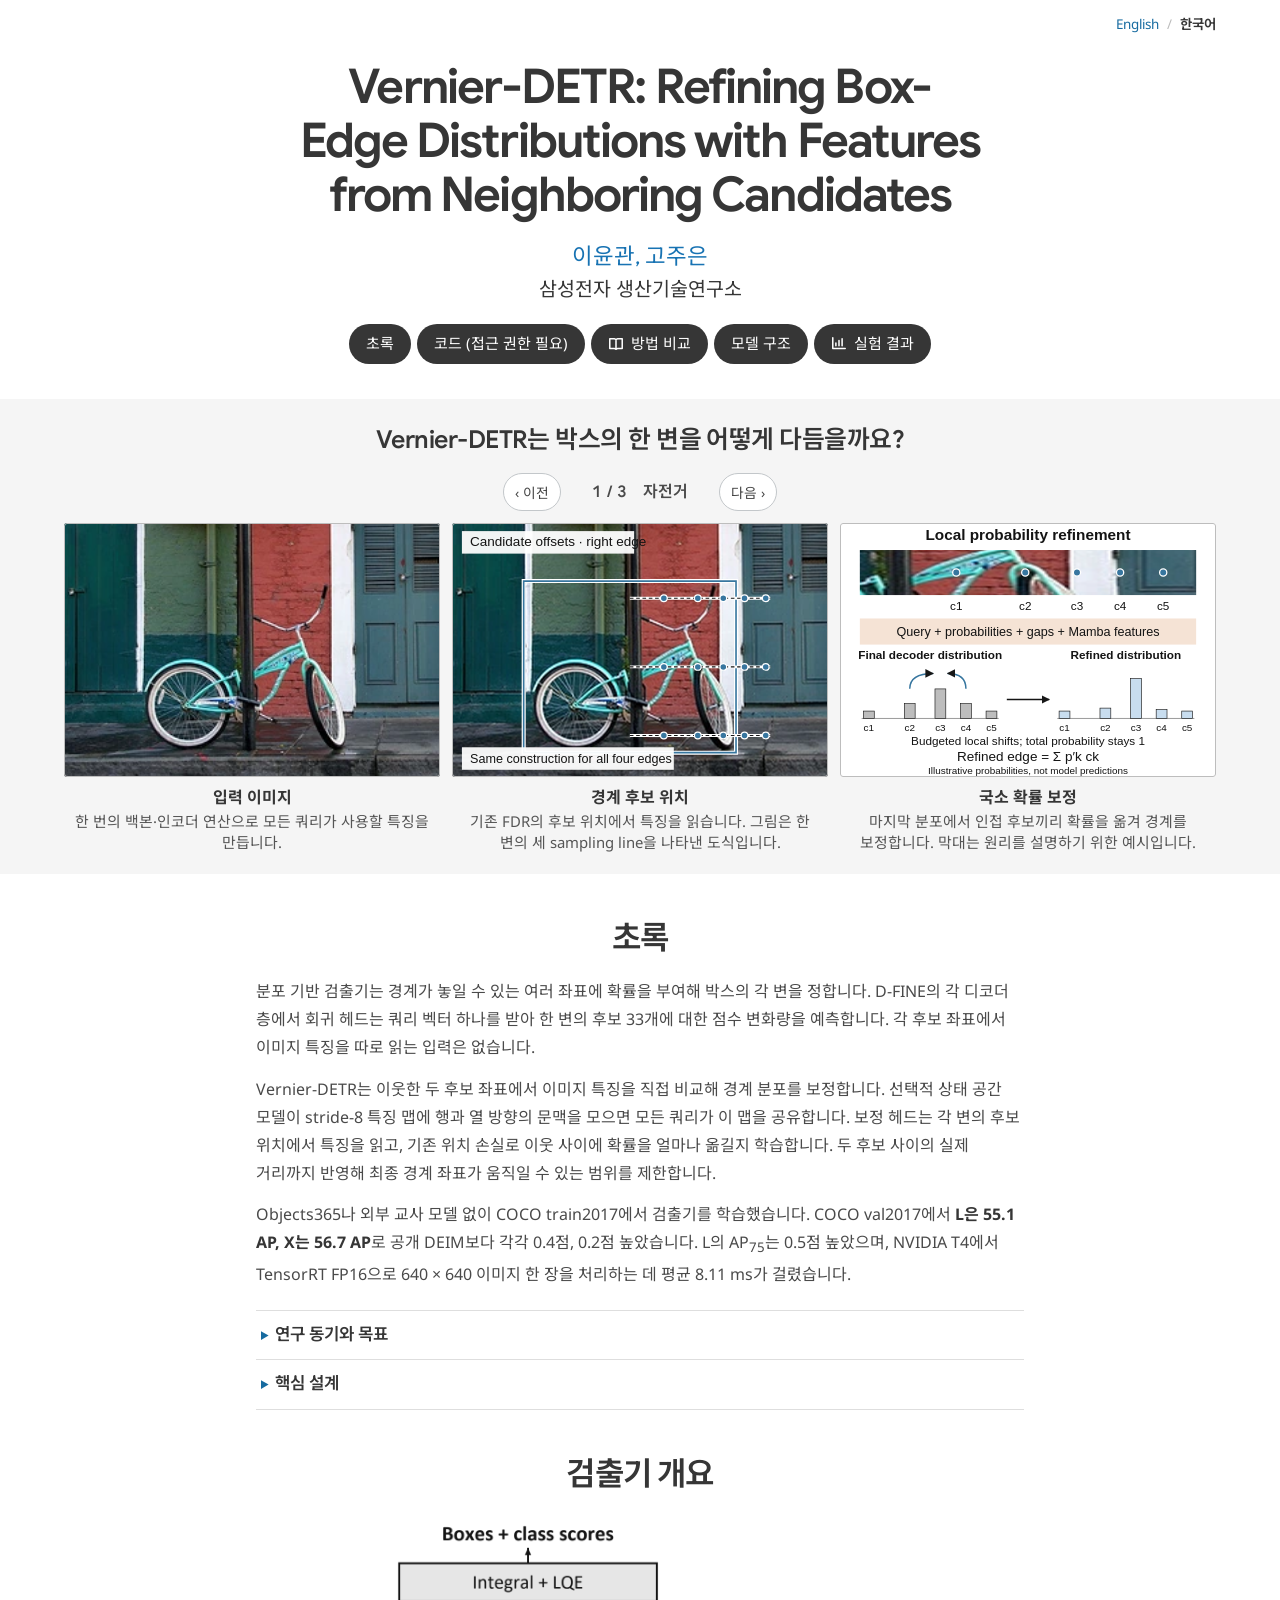
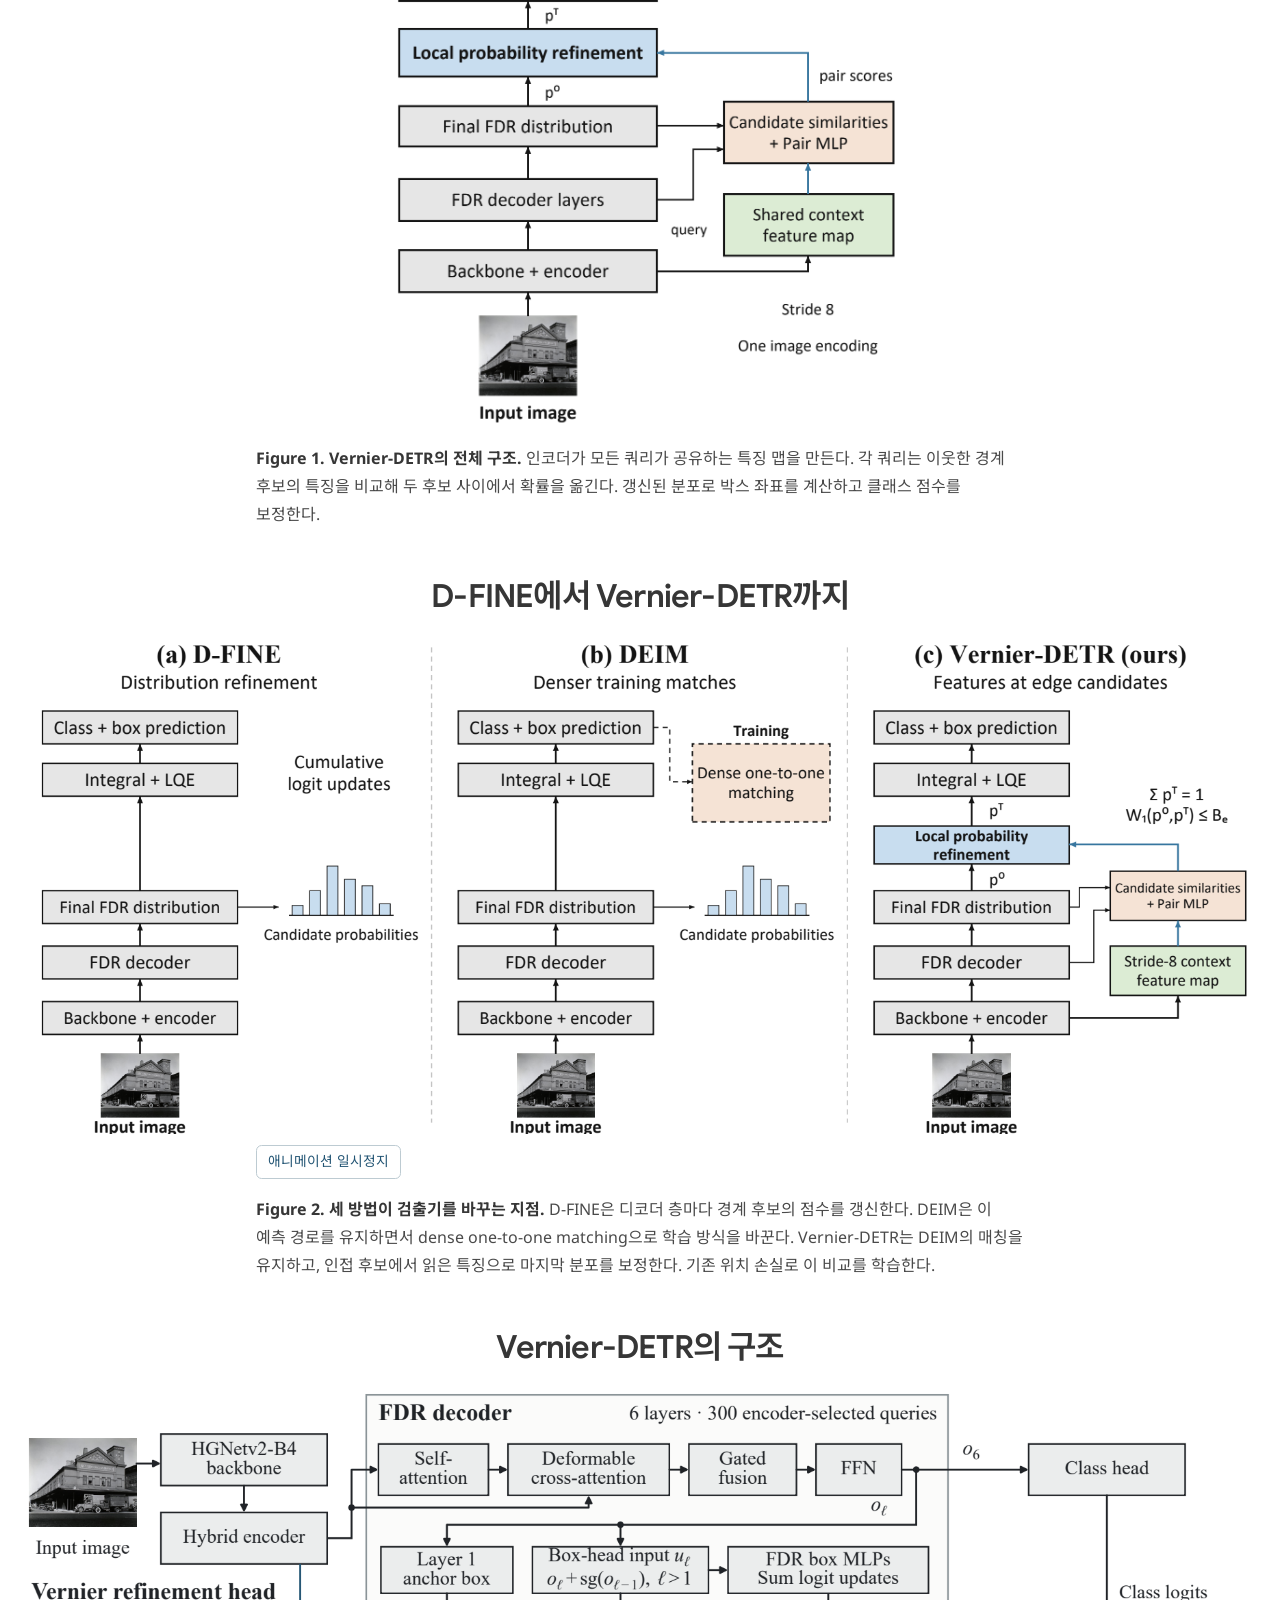
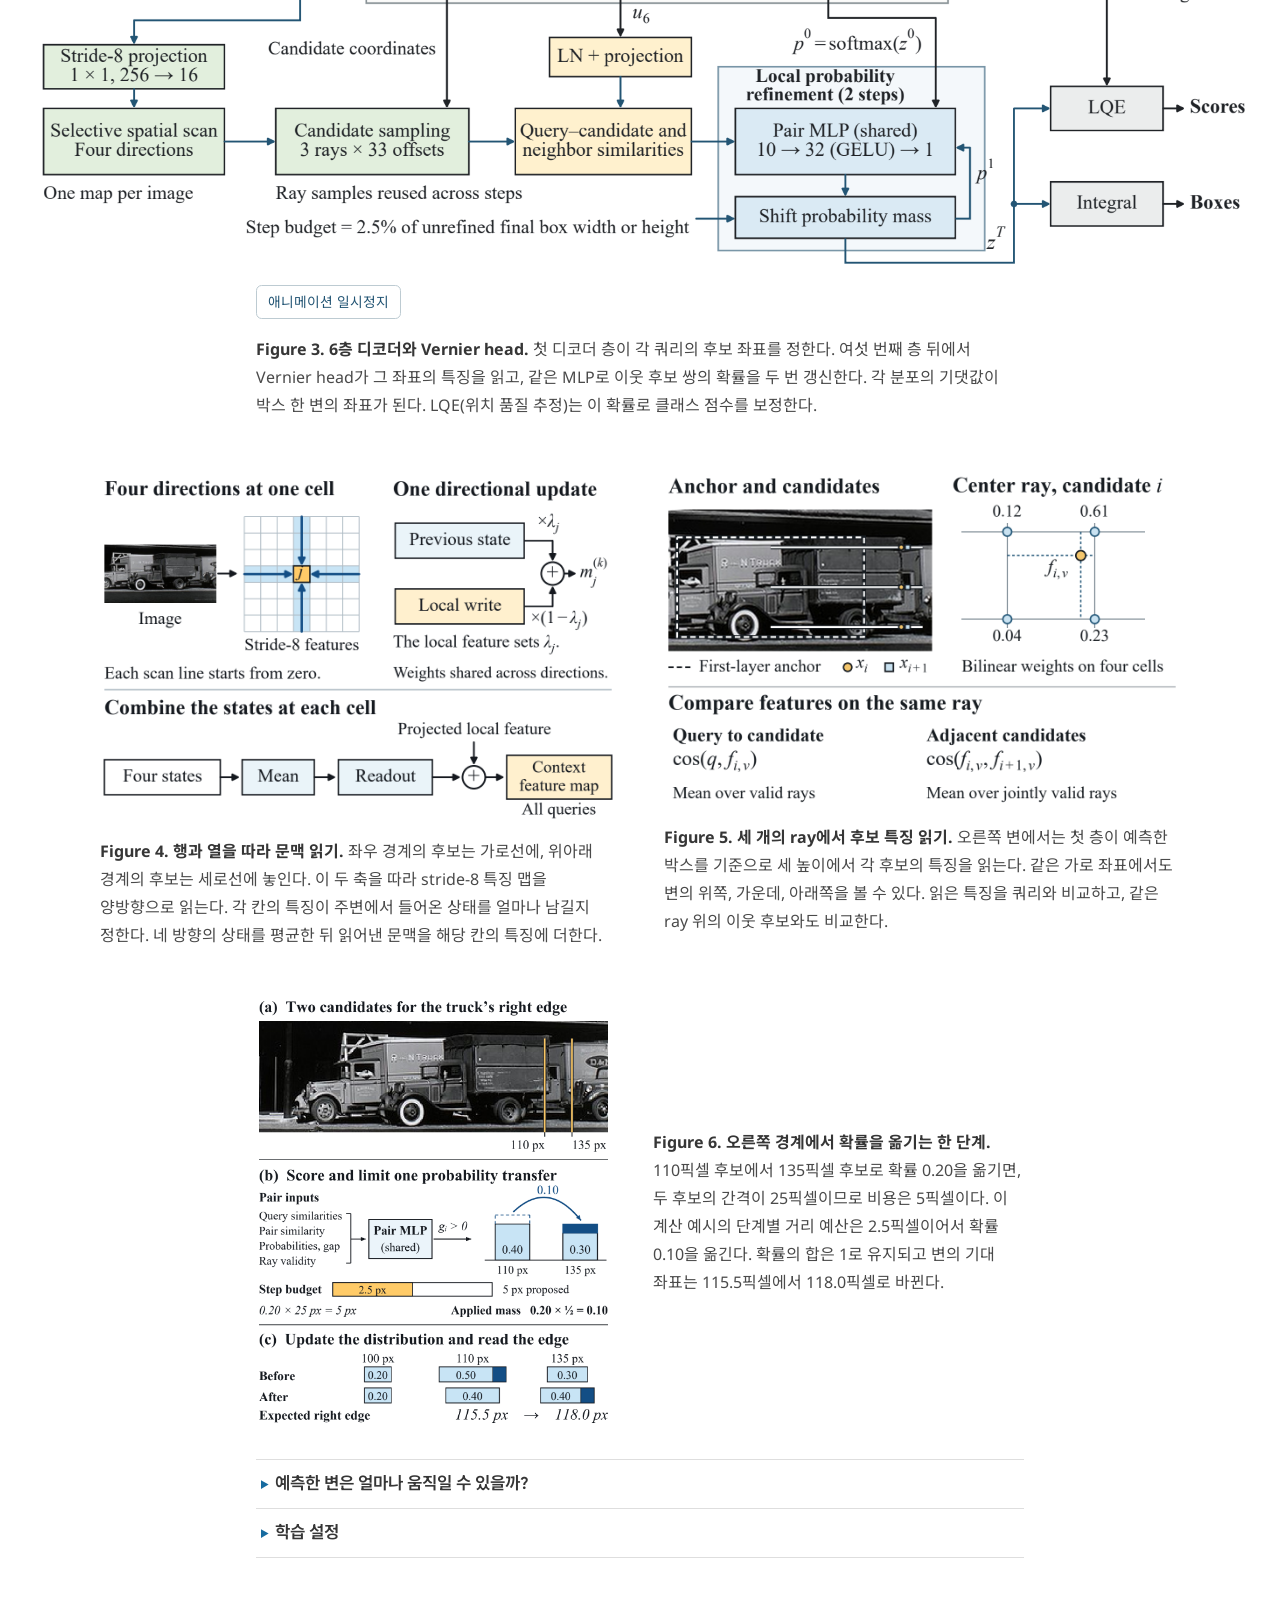
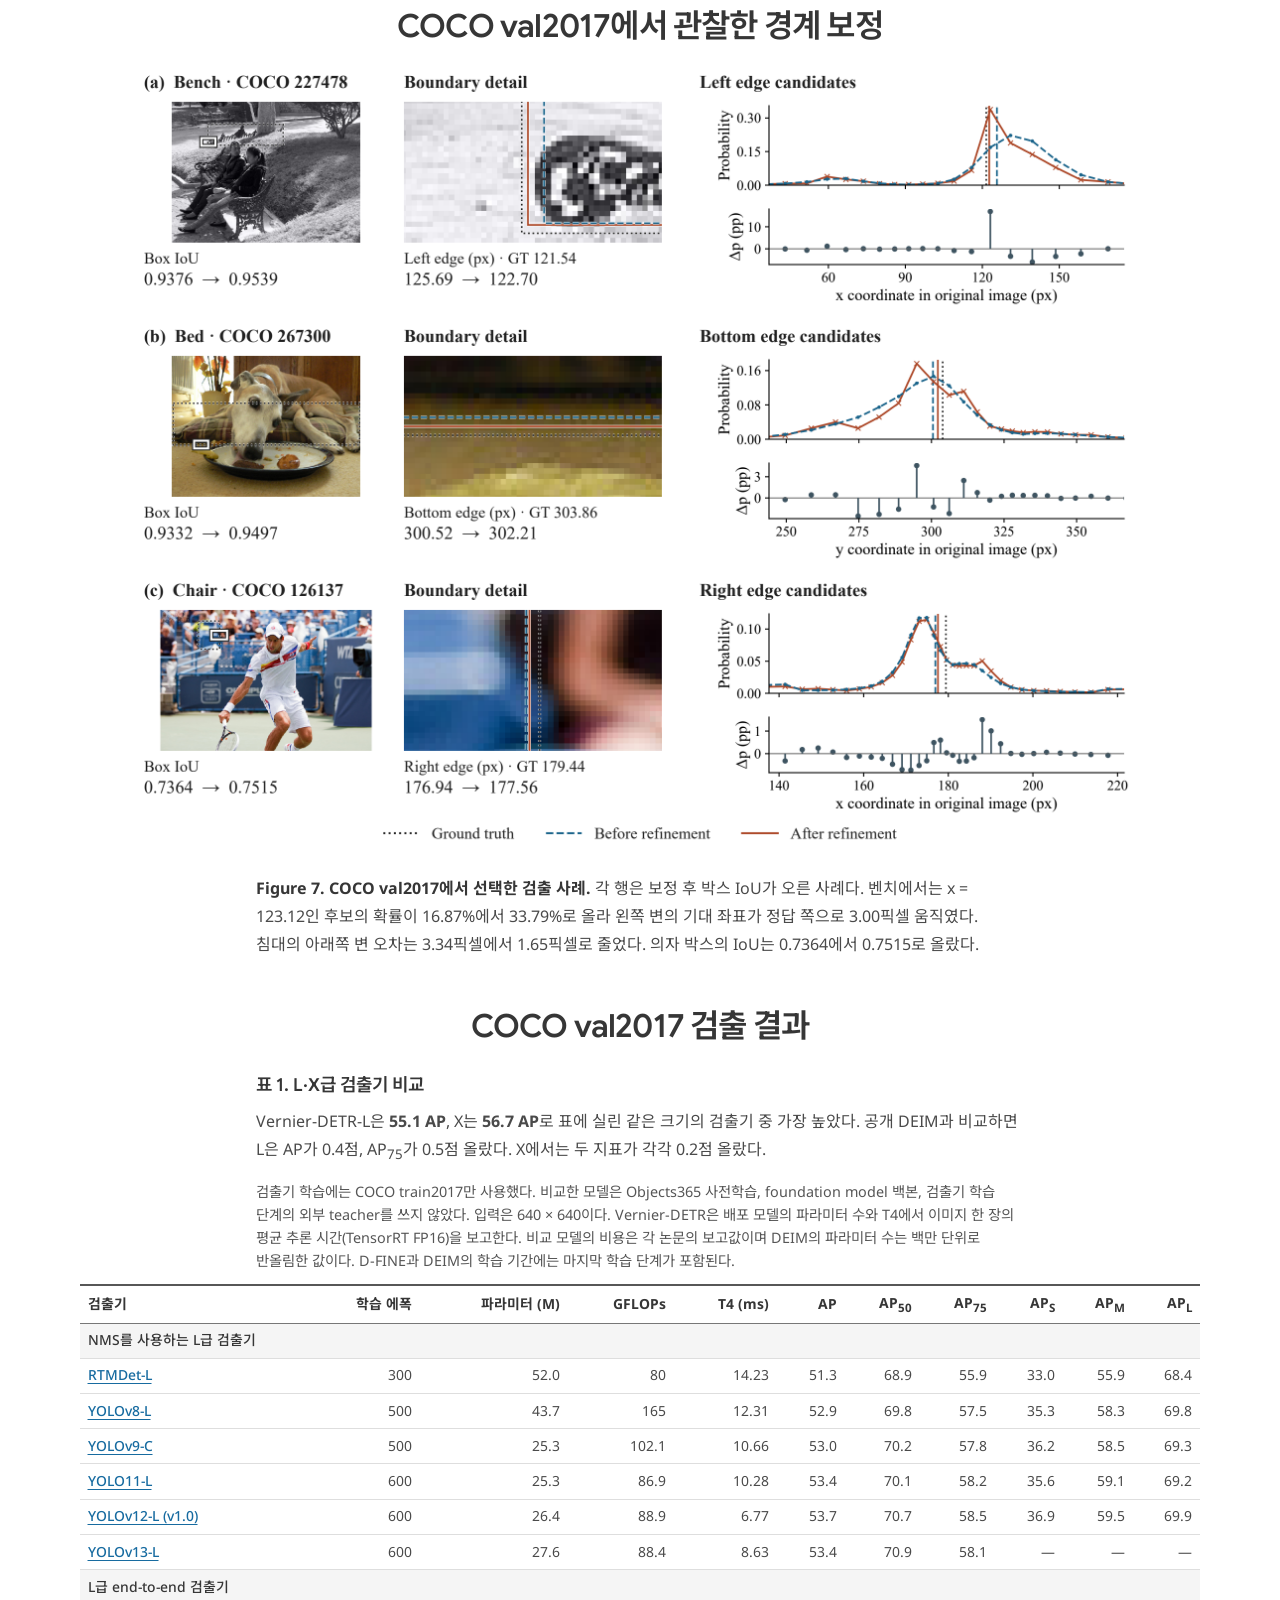
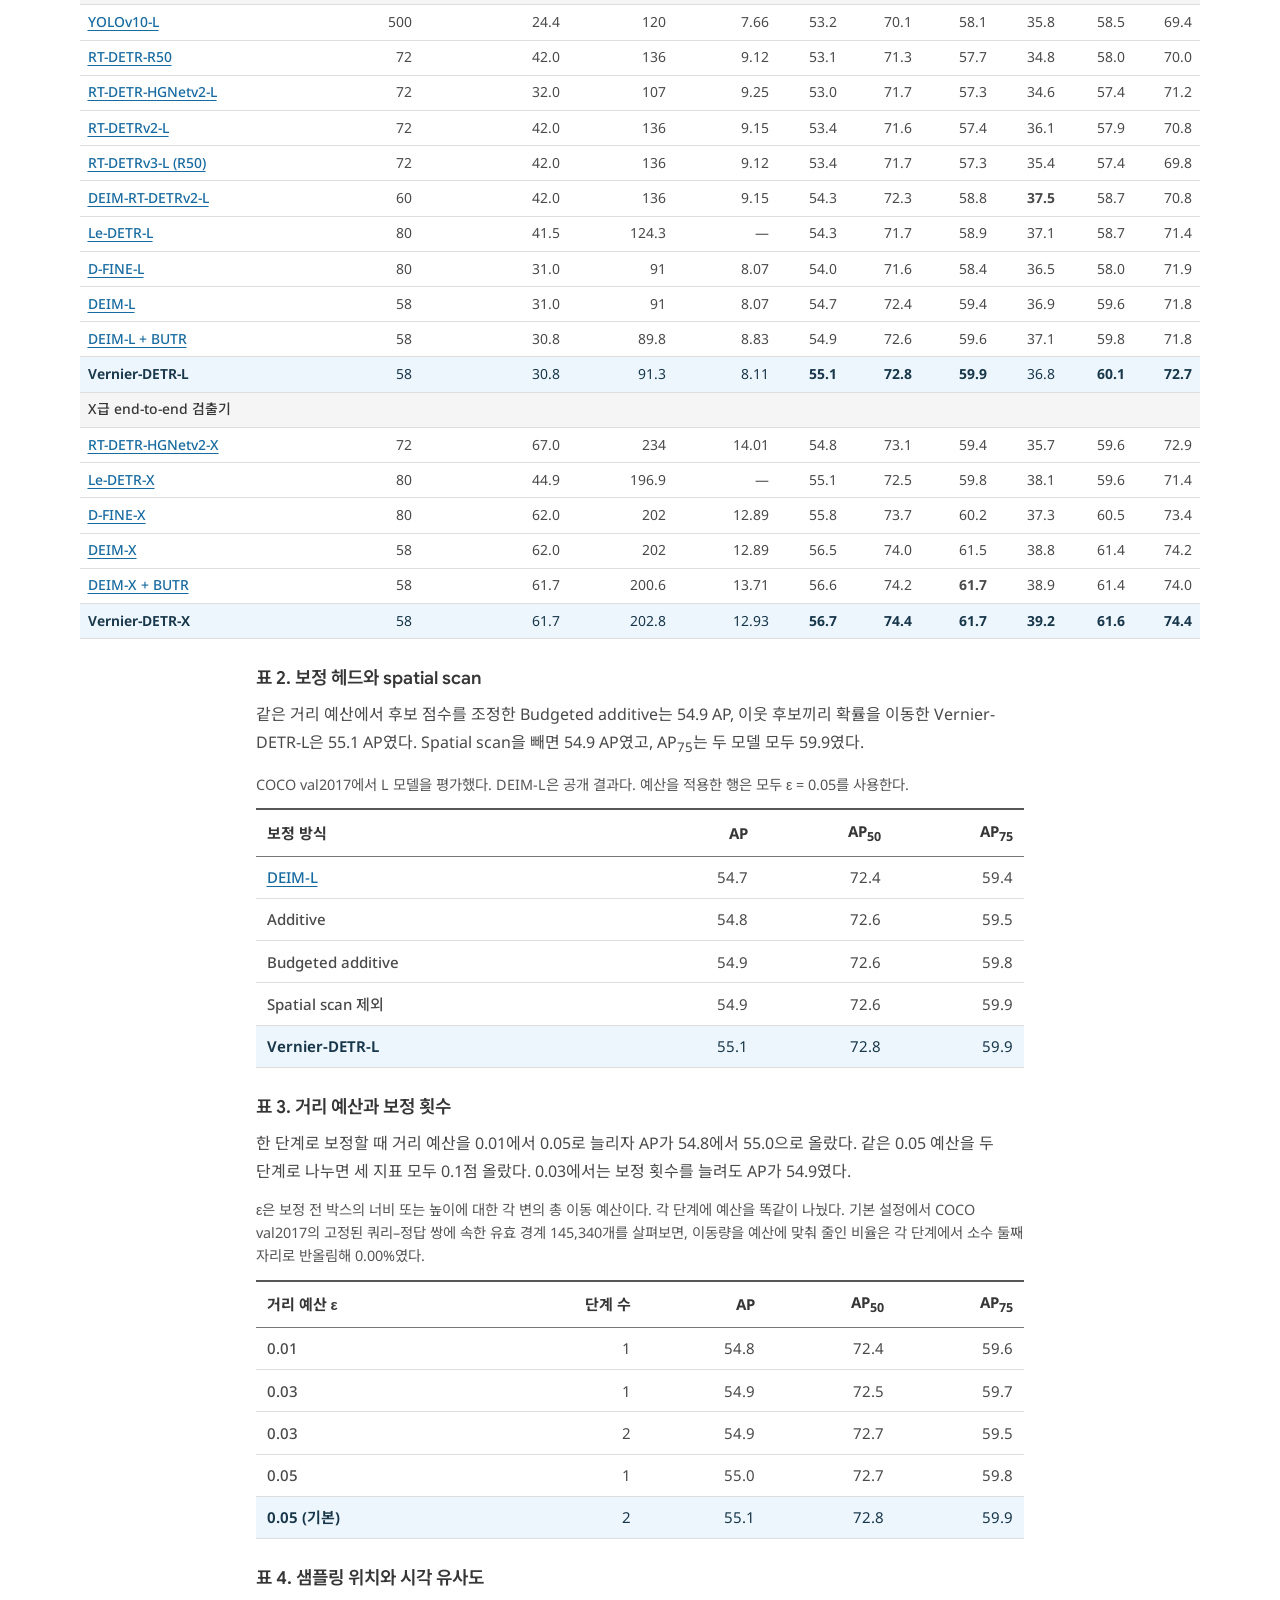
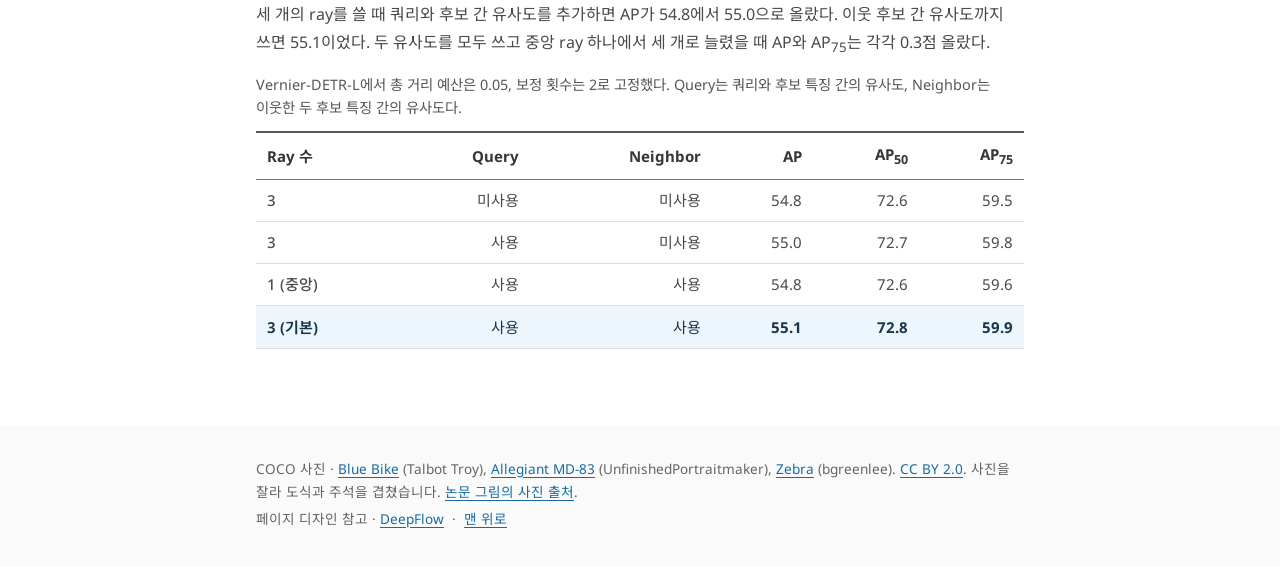
==== commit 4e1695c9: "Align both project pages with the Vernier-DETR manuscript" ====
--- a/ko/index.html
+++ b/ko/index.html
@@ -4,7 +4,7 @@
 <head>
 <meta charset="utf-8"/>
 <meta content="width=device-width, initial-scale=1" name="viewport"/>
-<title>Bounded Local Probability Refinement for Object Detection</title>
+<title>Vernier-DETR: Refining Box-Edge Distributions with Features from Neighboring Candidates</title>
 <link href="../ko.html" rel="canonical"/>
 <script>window.location.replace('../ko.html' + window.location.search + window.location.hash);</script>
 <noscript><meta content="0; url=../ko.html" http-equiv="refresh"/></noscript>
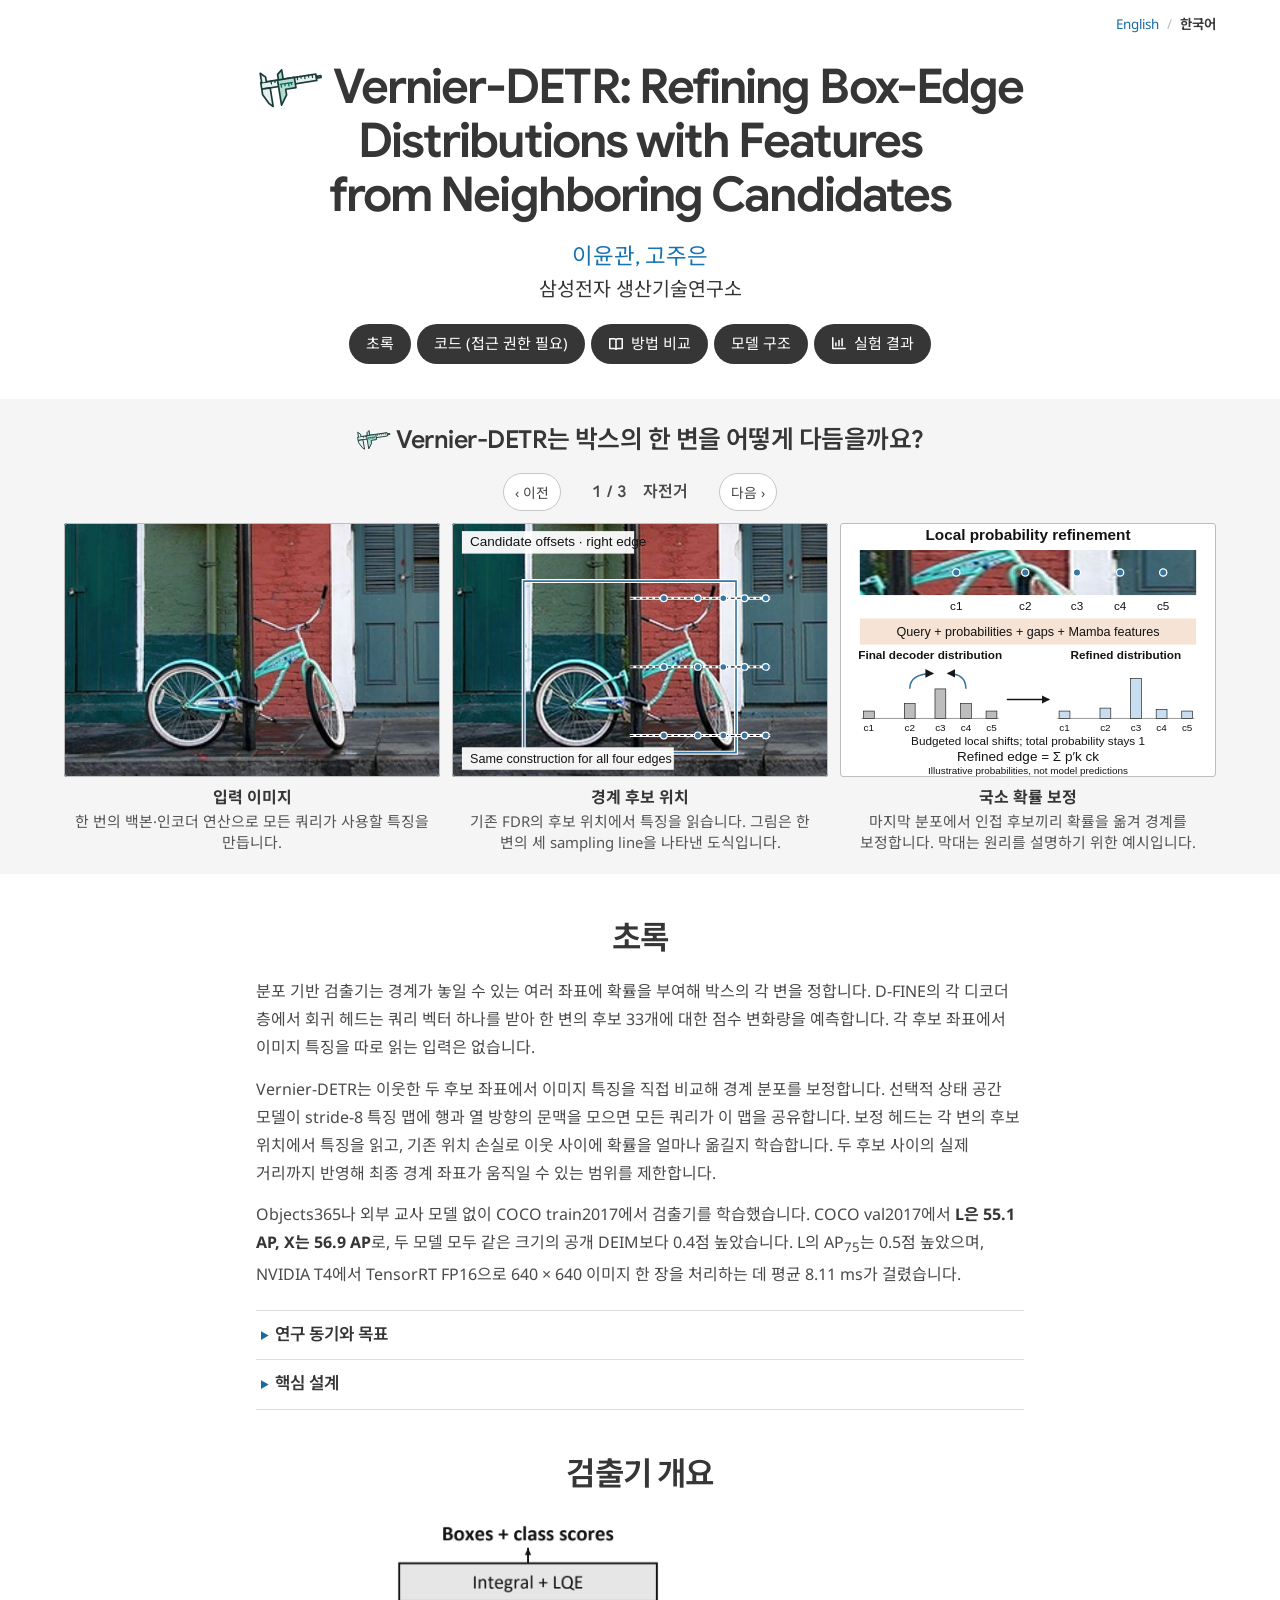
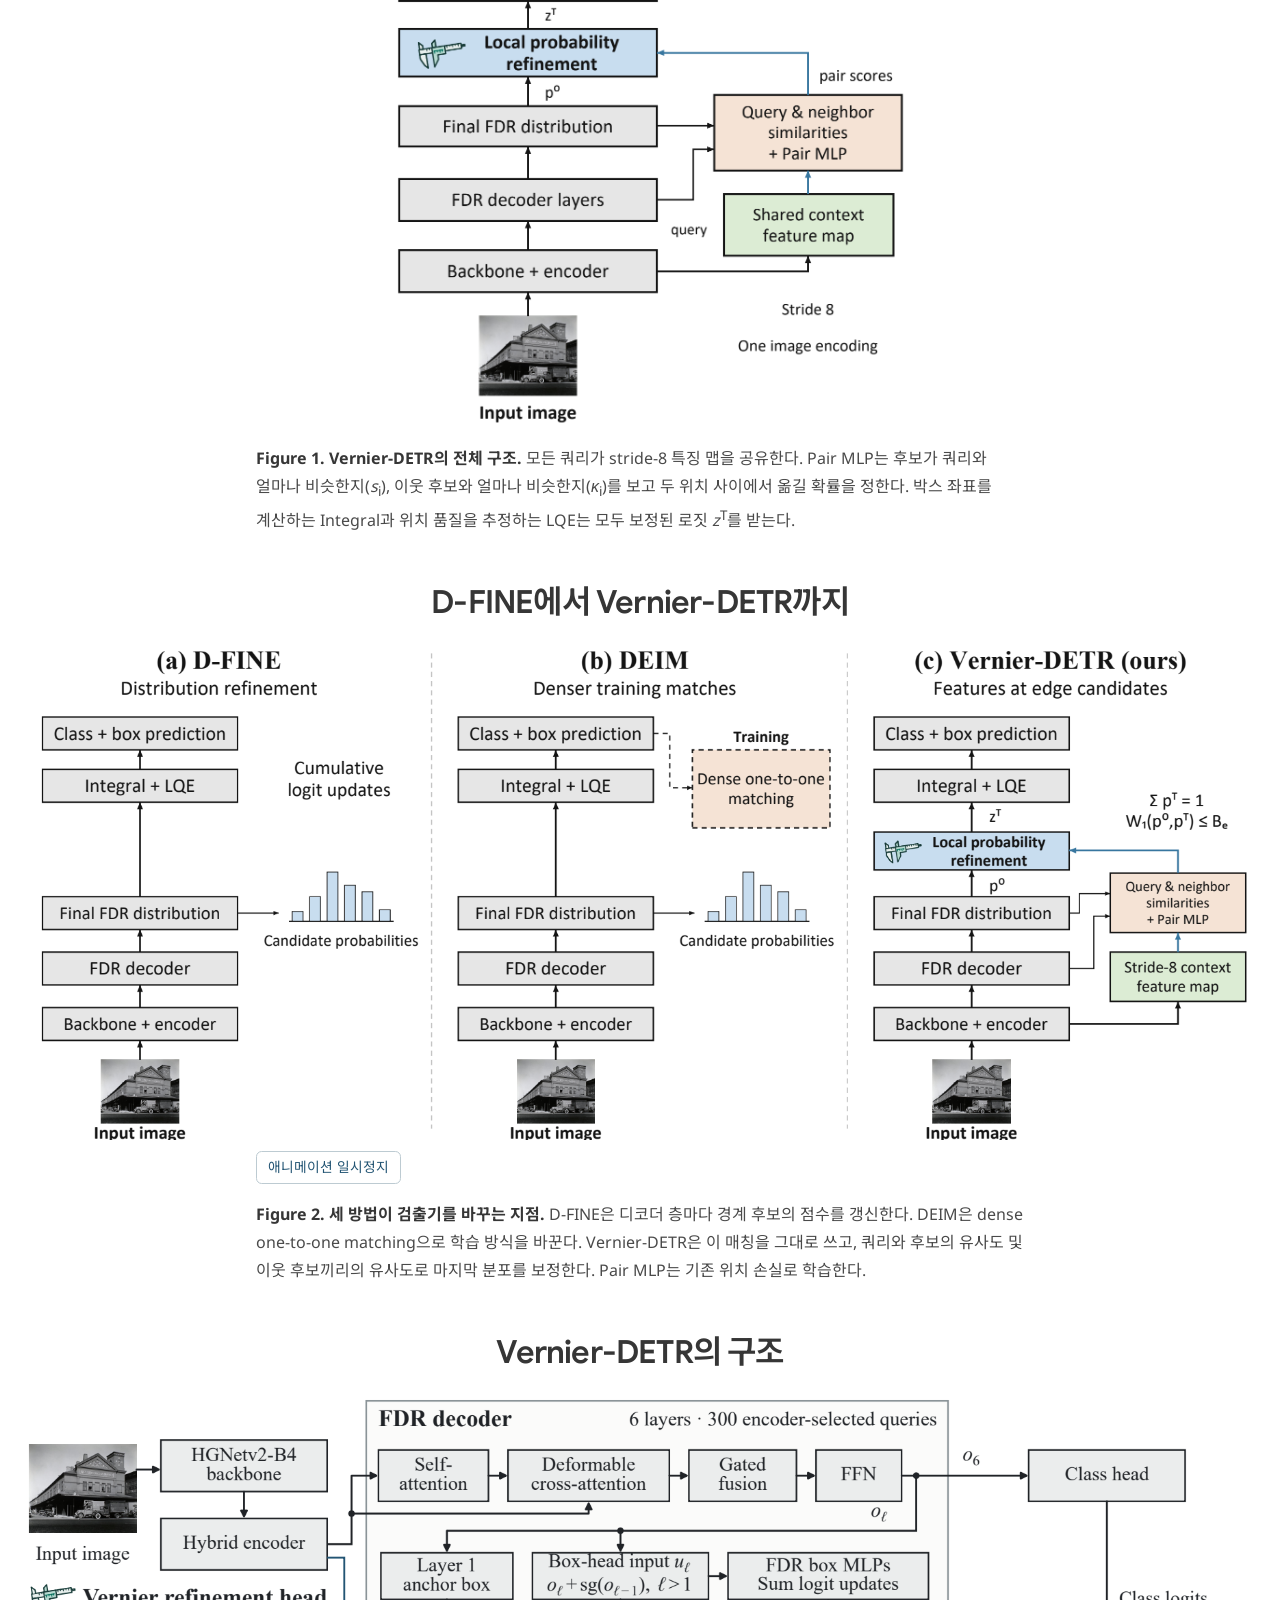
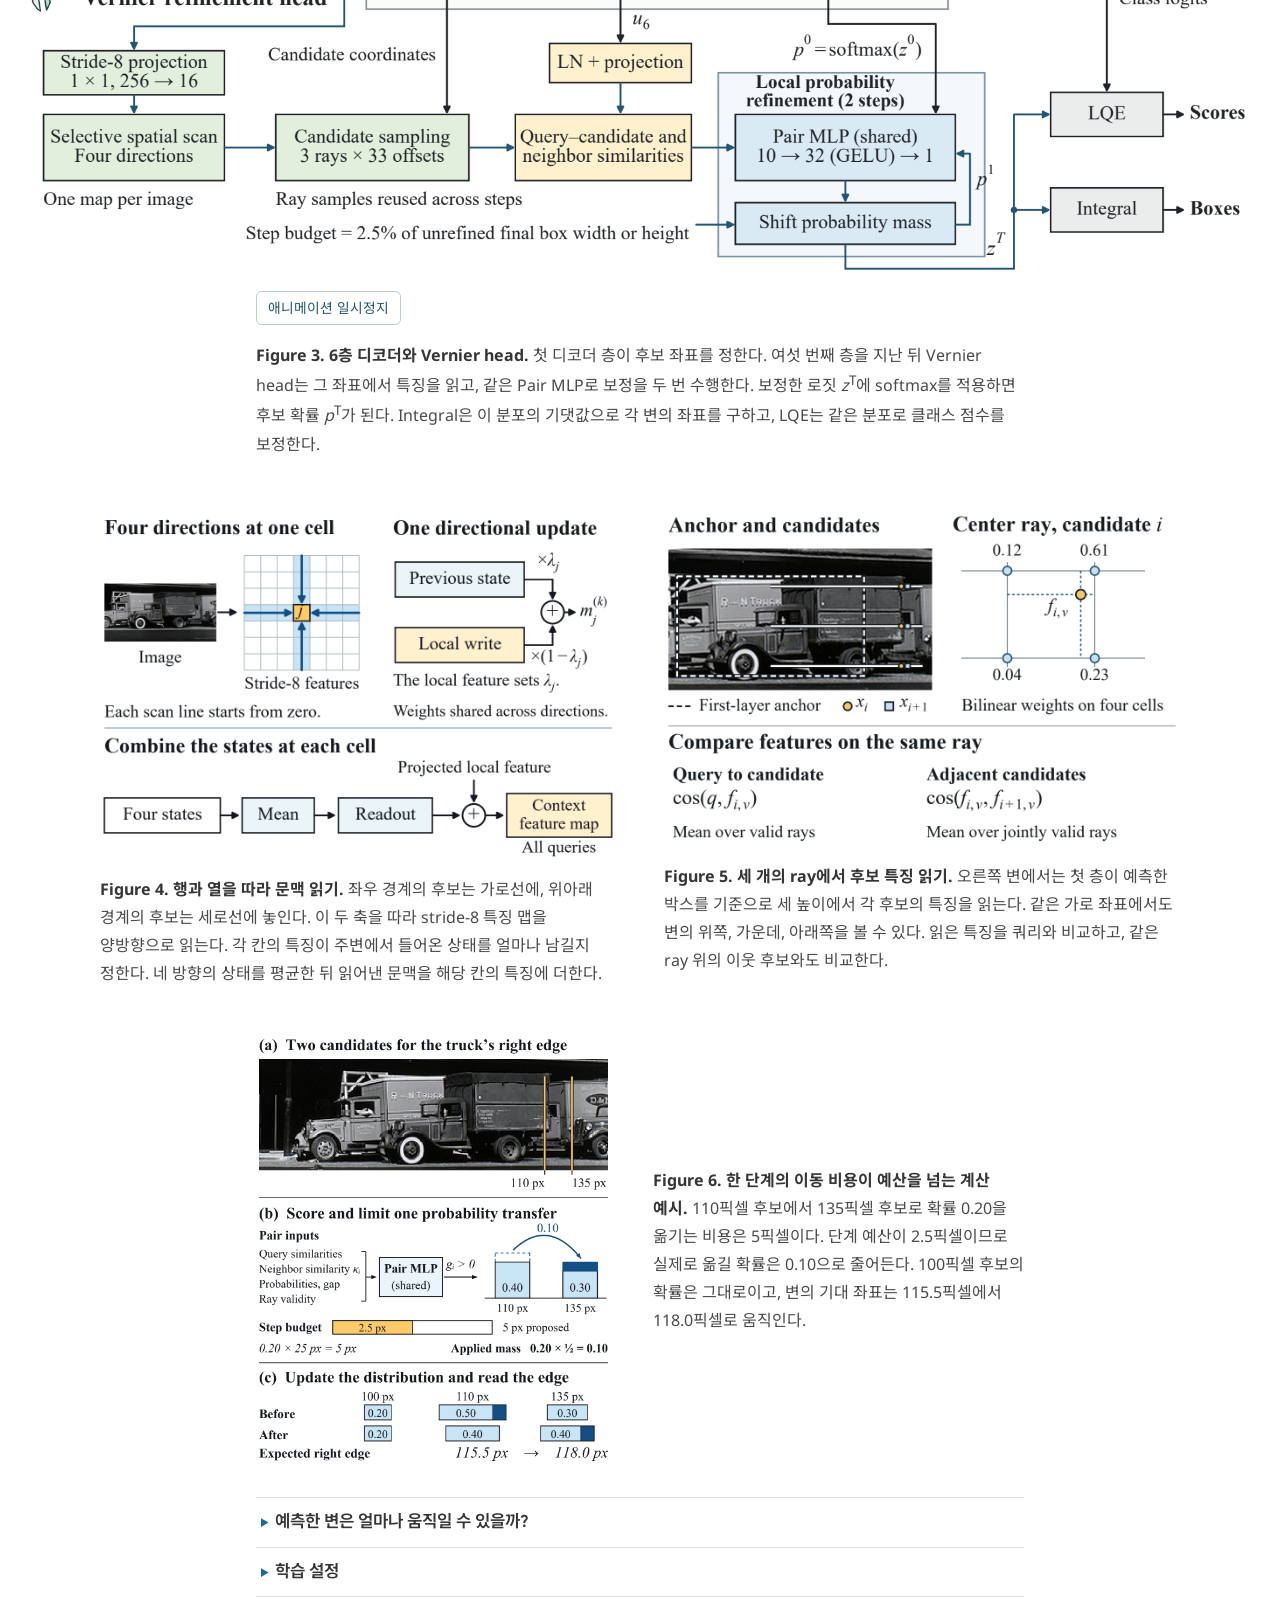
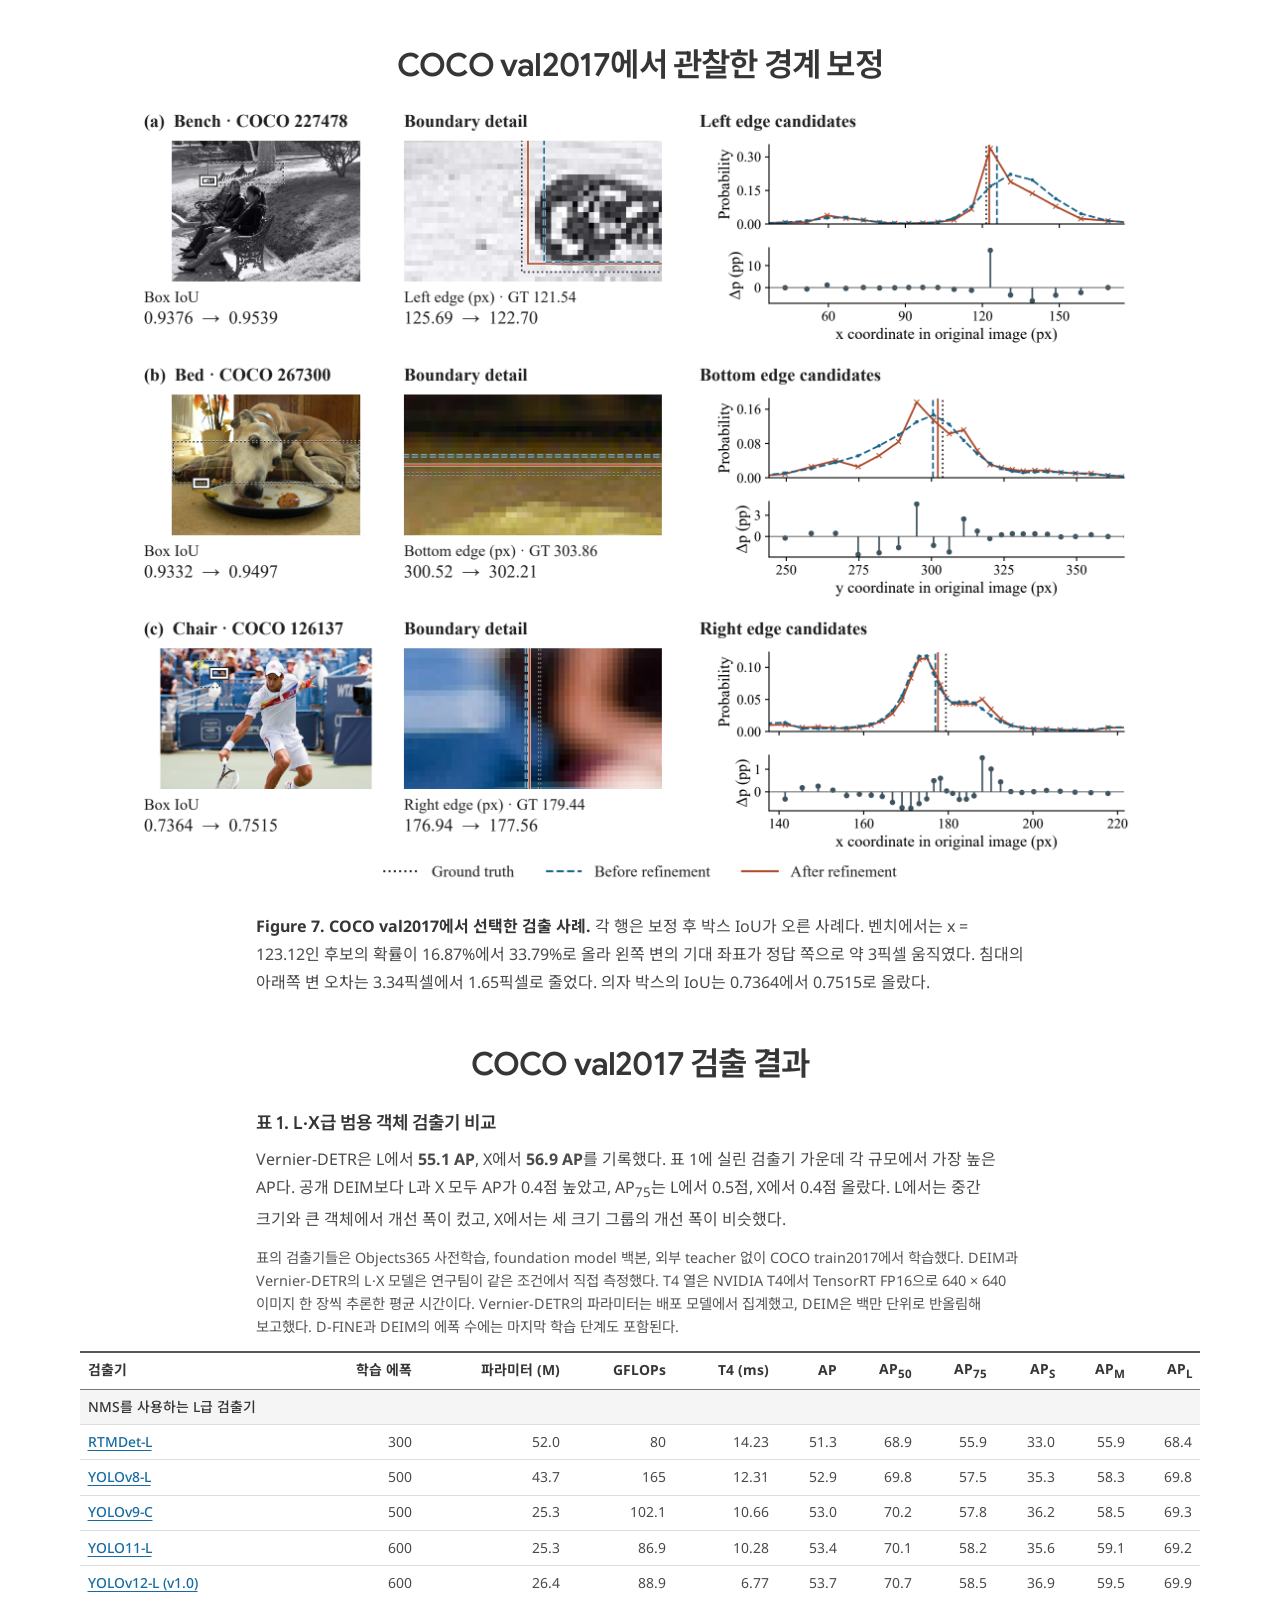
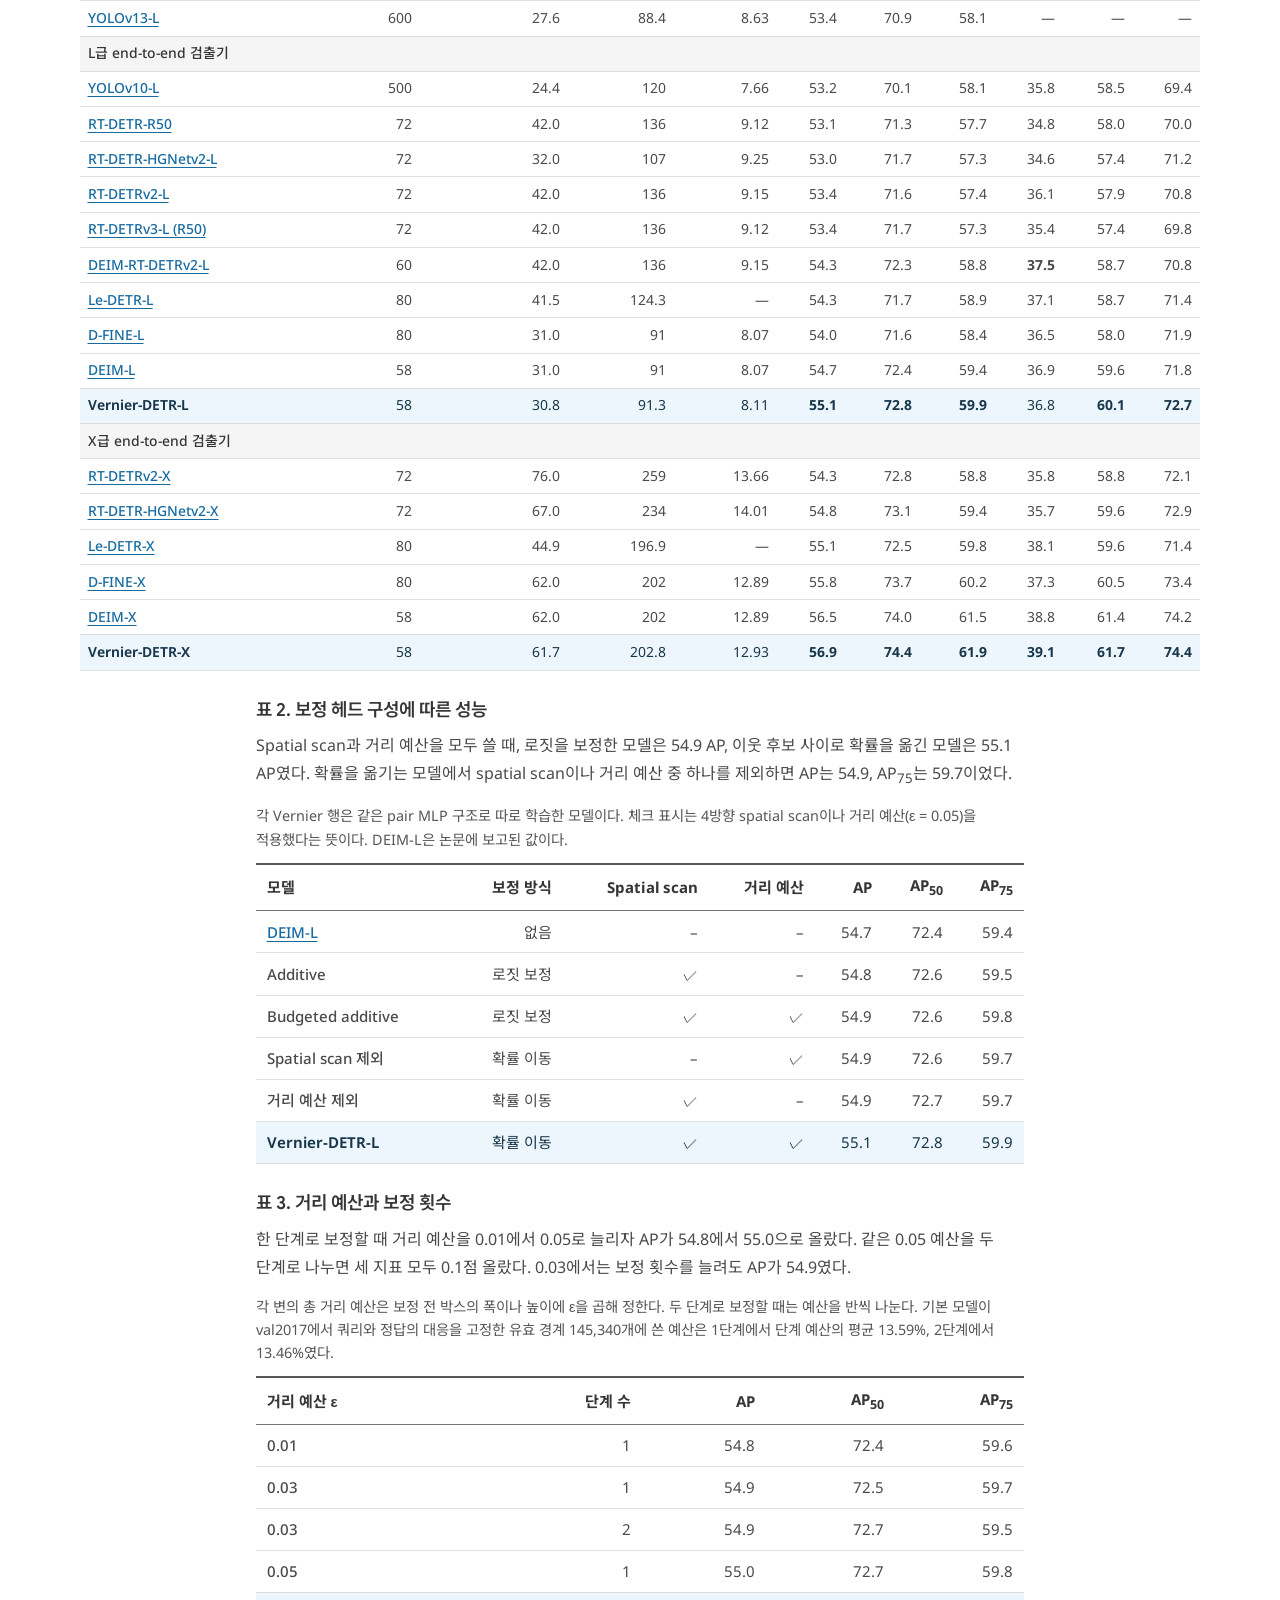
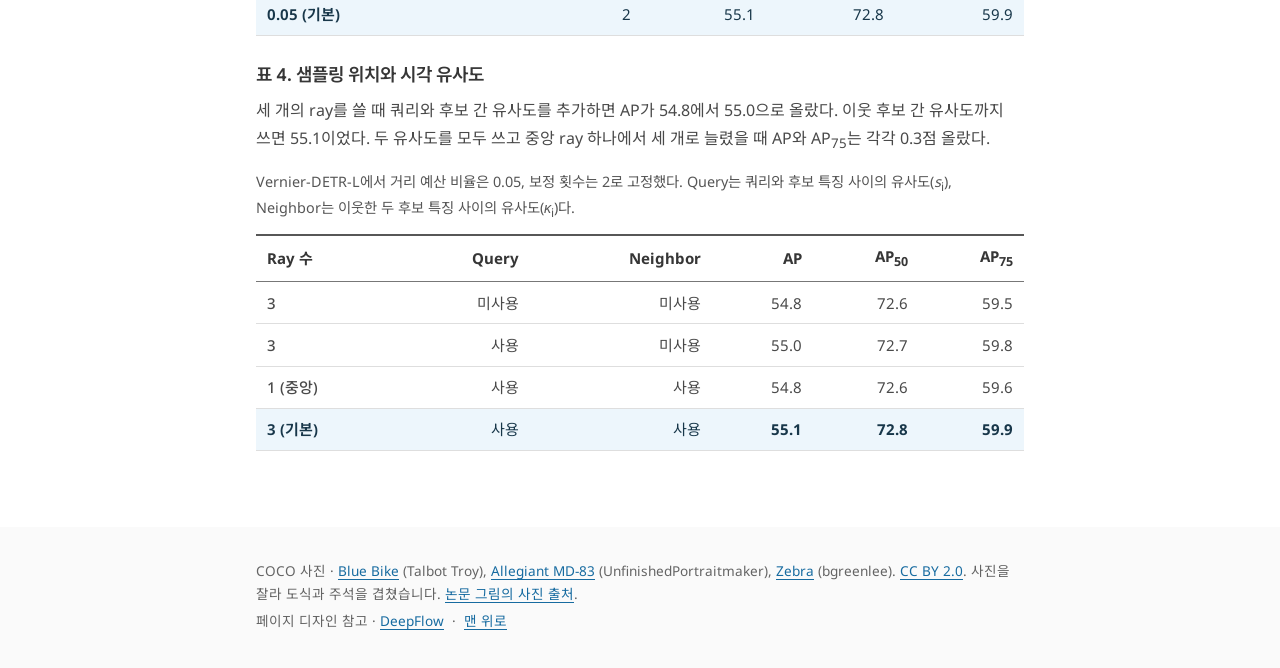
==== commit 50f9b843: "Use a vernier caliper for the browser tab icon" ====
--- a/ko/index.html
+++ b/ko/index.html
@@ -6,6 +6,7 @@
 <meta content="width=device-width, initial-scale=1" name="viewport"/>
 <title>Vernier-DETR: Refining Box-Edge Distributions with Features from Neighboring Candidates</title>
 <link href="../ko.html" rel="canonical"/>
+<link rel="icon" href="../favicon.ico" sizes="16x16 32x32 48x48" type="image/x-icon"/><link rel="icon" href="../assets/vernier-favicon.svg" sizes="any" type="image/svg+xml"/>
 <script>window.location.replace('../ko.html' + window.location.search + window.location.hash);</script>
 <noscript><meta content="0; url=../ko.html" http-equiv="refresh"/></noscript>
 </head>
